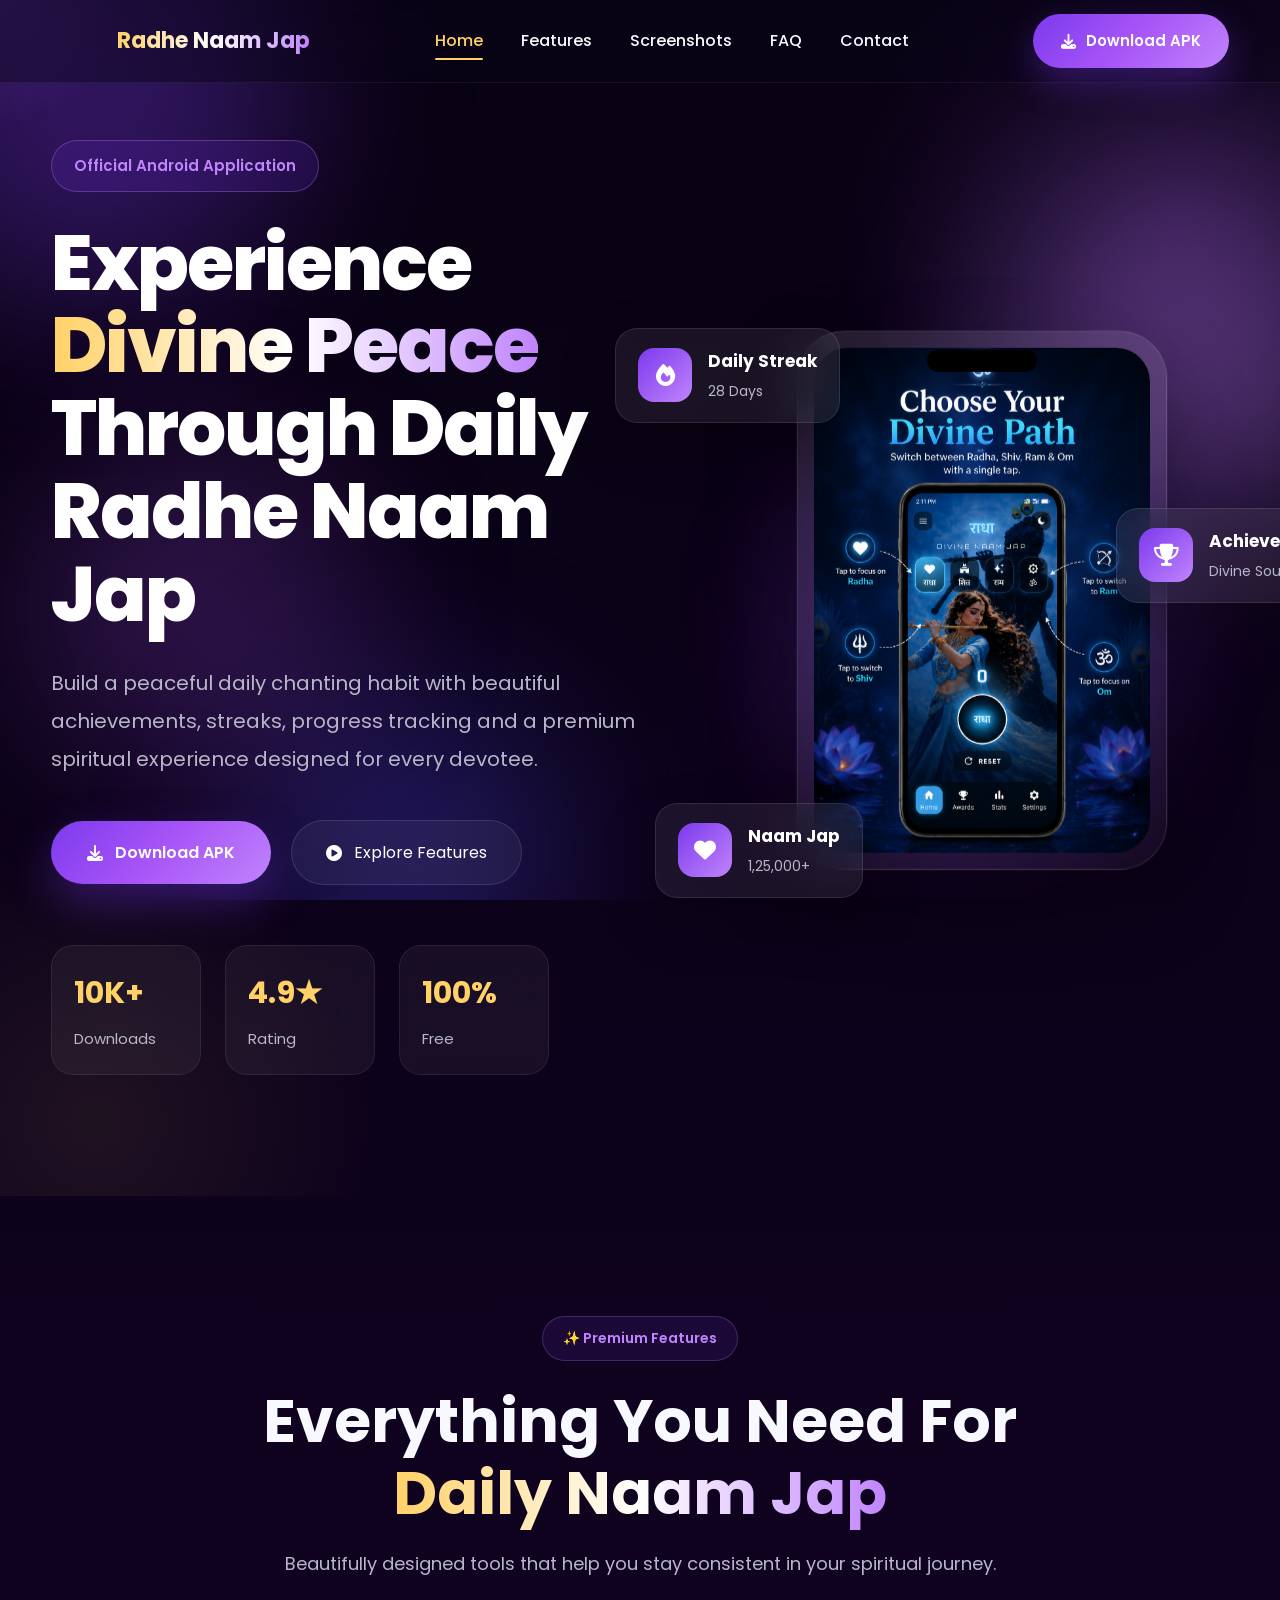
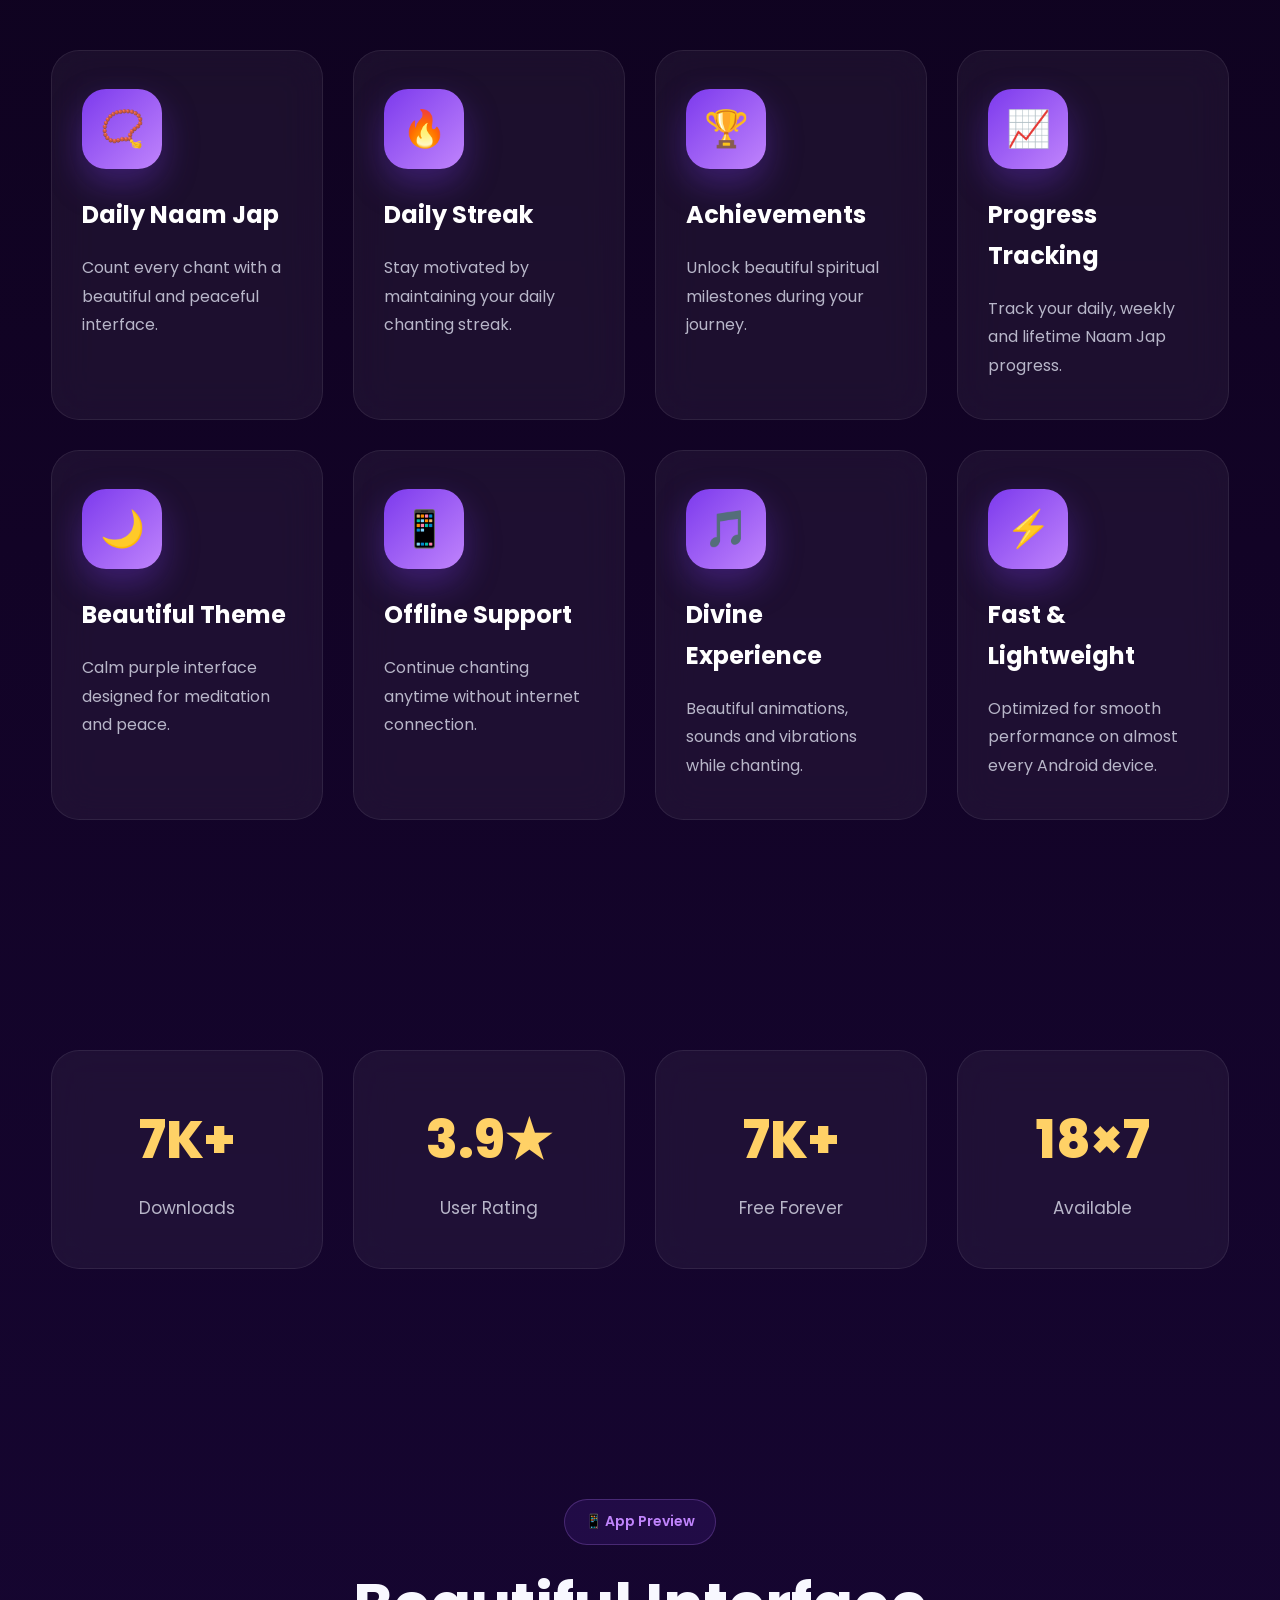
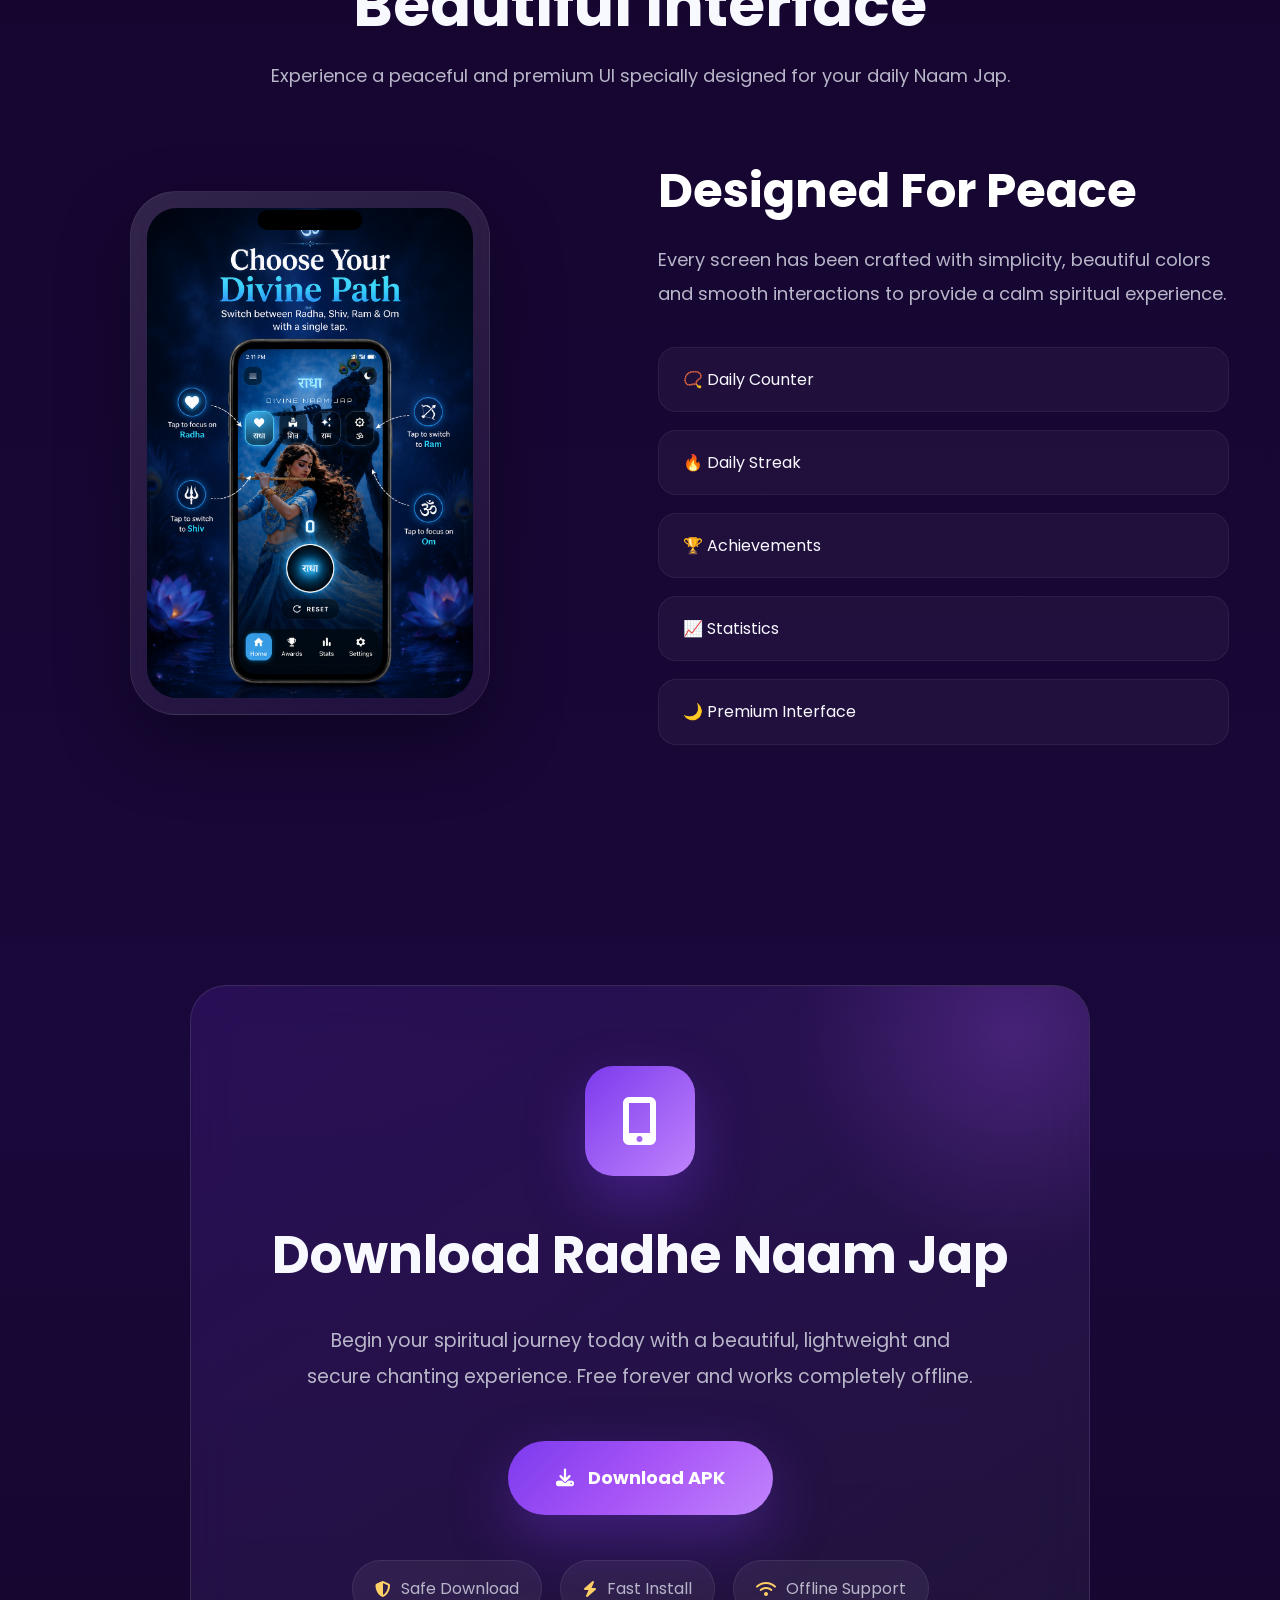
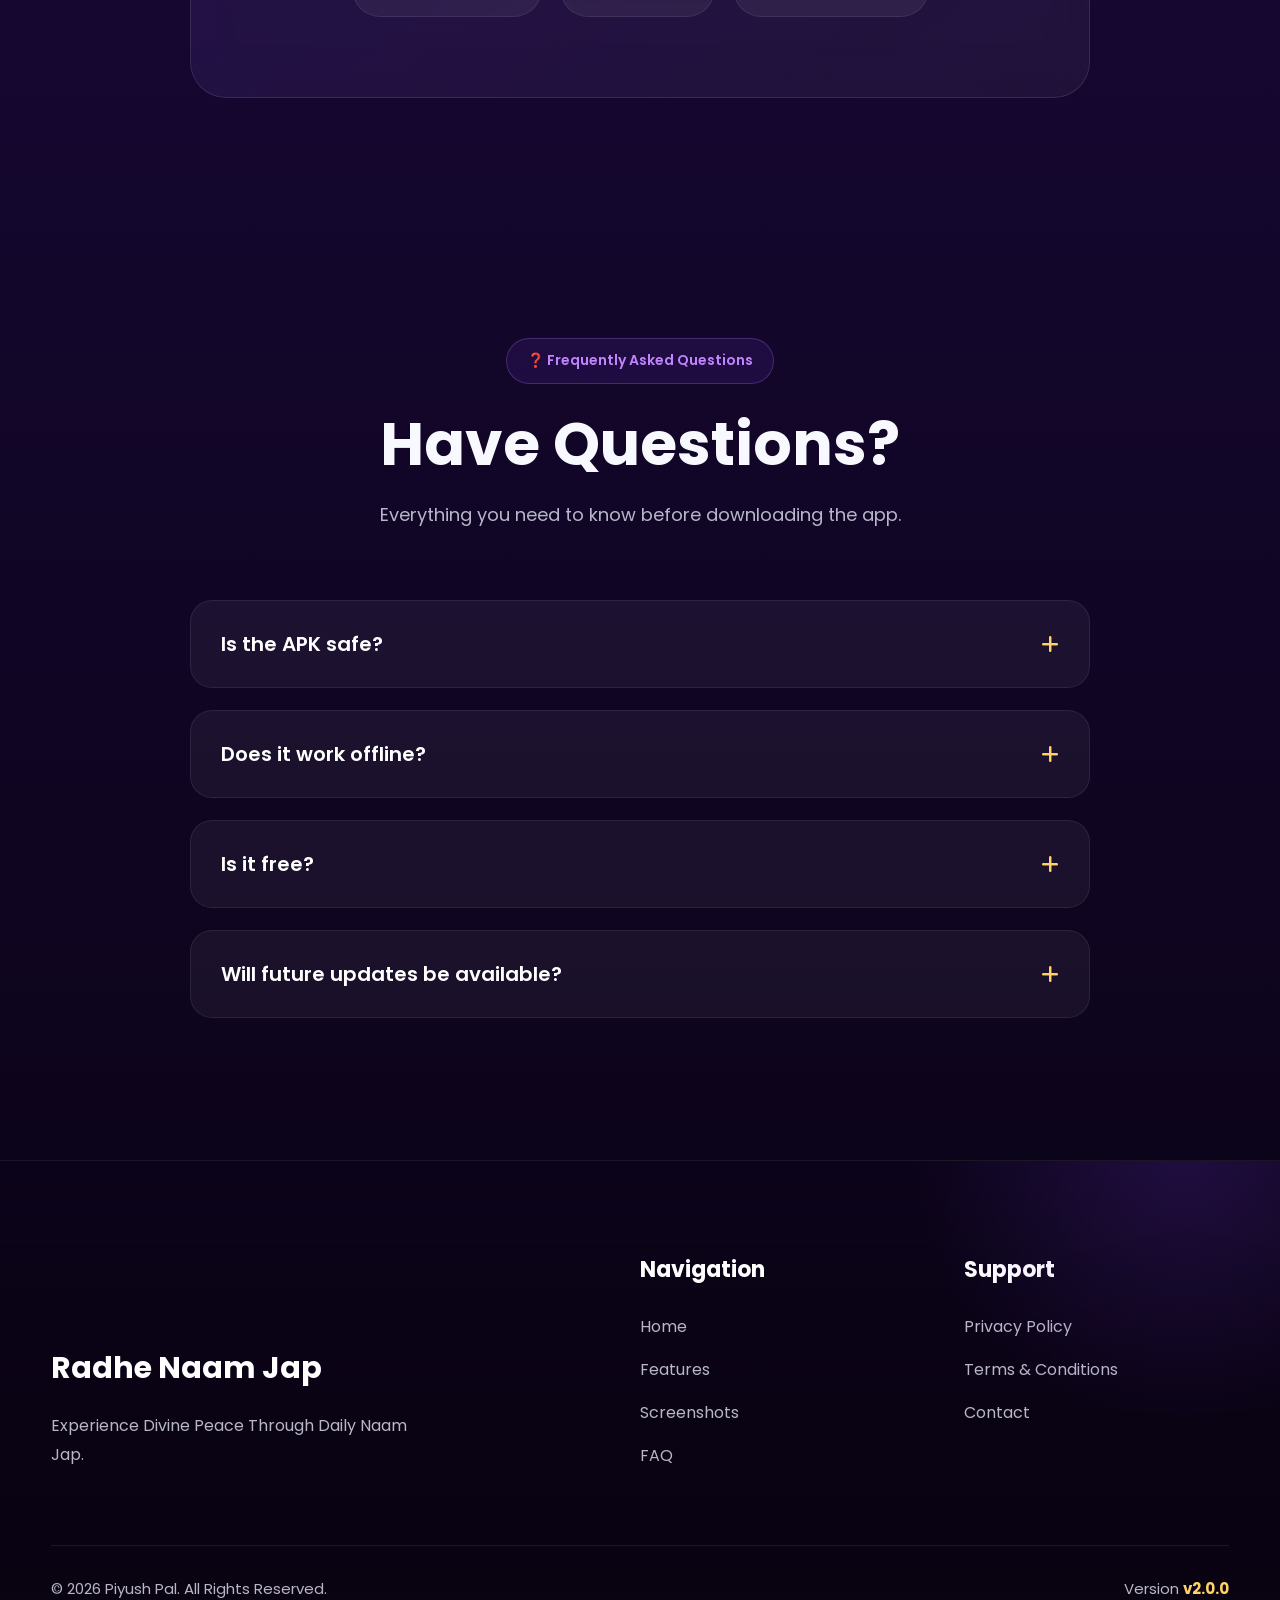
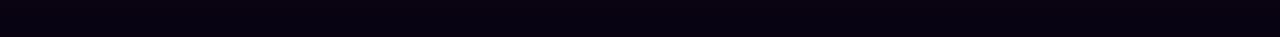
==== index.html @ b9de7efd "Upload complete website with folders" ====
<!DOCTYPE html>
<html lang="en">

<head>

    <!-- ==========================================================
         BASIC META
    =========================================================== -->

    <meta charset="UTF-8">

    <meta
        name="viewport"
        content="width=device-width, initial-scale=1.0">

    <meta
        http-equiv="X-UA-Compatible"
        content="IE=edge">

    <title>
        Radhe Naam Jap | Official Website
    </title>

    <meta
        name="description"
        content="Experience Divine Peace through Daily Radhe Naam Jap. Download the official Android APK and begin your spiritual journey.">

    <meta
        name="keywords"
        content="Radhe Naam Jap, Krishna, Chanting, Meditation, Spiritual App">

    <meta
        name="author"
        content="Piyush Pal">

    <meta
        name="theme-color"
        content="#120326">

    <!-- ==========================================================
         OPEN GRAPH
    =========================================================== -->

    <meta property="og:title"
        content="Radhe Naam Jap">

    <meta property="og:description"
        content="Official Android Application">

    <meta property="og:type"
        content="website">

    <meta property="og:image"
        content="images/logo/logo.png">

    <!-- ==========================================================
         FAVICON
    =========================================================== -->

    <link
        rel="icon"
        href="images/logo/logo.png">

    <!-- ==========================================================
         GOOGLE FONT
    =========================================================== -->

    <link
        rel="preconnect"
        href="https://fonts.googleapis.com">

    <link
        rel="preconnect"
        href="https://fonts.gstatic.com"
        crossorigin>

    <link
        href="https://fonts.googleapis.com/css2?family=Poppins:wght@300;400;500;600;700;800&display=swap"
        rel="stylesheet">

    <!-- ==========================================================
         FONT AWESOME
    =========================================================== -->

    <link
        rel="stylesheet"
        href="https://cdnjs.cloudflare.com/ajax/libs/font-awesome/6.7.2/css/all.min.css">

    <!-- ==========================================================
         CSS
    =========================================================== -->

    <link
        rel="stylesheet"
        href="css/style.css">

</head>

<body>

    <!-- ==========================================================
         PAGE LOADER
    =========================================================== -->

    <div id="loader">

        <div class="loader-ring"></div>

        <h2>

            Radhe Naam Jap

        </h2>

    </div>

    <!-- ==========================================================
         SCROLL PROGRESS
    =========================================================== -->

    <div id="progressBar"></div>

    <!-- ==========================================================
         CURSOR GLOW
    =========================================================== -->

    <div class="cursor-glow"></div>

    <!-- ==========================================================
         BACKGROUND BLOBS
    =========================================================== -->

    <div class="background-blobs">

        <span class="blob blob1"></span>

        <span class="blob blob2"></span>

        <span class="blob blob3"></span>

        <span class="blob blob4"></span>

    </div>

    <!-- ==========================================================
         HEADER
    =========================================================== -->

    <header
        class="header"
        id="header">

        <div class="container navbar">

            <!-- Logo -->

            <a
                href="#home"
                class="logo">

                <img
                    src="images/logo/logo.png"
                    alt="Logo">

                <span>

                    Radhe Naam Jap

                </span>

            </a>

            <!-- Navigation -->

            <nav class="nav">

                <ul class="nav-links">

                    <li>

                        <a
                            href="#home"
                            class="active">

                            Home

                        </a>

                    </li>

                    <li>

                        <a href="#features">

                            Features

                        </a>

                    </li>

                    <li>

                        <a href="#screenshots">

                            Screenshots

                        </a>

                    </li>

                    <li>

                        <a href="#faq">

                            FAQ

                        </a>

                    </li>

                    <li>

                        <a href="#contact">

                            Contact

                        </a>

                    </li>

                </ul>

            </nav>

            <!-- Download Button -->

            <a
                id="downloadButton"
                class="download-btn"
                href="https://github.com/pp6425481-gif/Radhe-Naam-Jap/releases/download/v1.0.3/app-release.apk"
                target="_blank">

                <i class="fa-solid fa-download"></i>

                Download APK

            </a>

            <!-- Mobile Menu -->

            <button
                id="menuToggle"
                class="menu-toggle">

                <span></span>

                <span></span>

                <span></span>

            </button>

        </div>

    </header>

    <!-- ==========================================================
         HERO SECTION
    =========================================================== -->

    <section
        class="hero"
        id="home">

        <div class="container hero-container">

            <div class="hero-left">

                                <div class="hero-badge">

                    <i class="fa-solid fa-sparkles"></i>

                    Official Android Application

                </div>

                <h1>

                    Experience

                    <span class="text-gradient">

                        Divine Peace

                    </span>

                    Through Daily

                    <br>

                    Radhe Naam Jap

                </h1>

                <p class="hero-description">

                    Build a peaceful daily chanting habit with beautiful
                    achievements, streaks, progress tracking and a
                    premium spiritual experience designed for every devotee.

                </p>

                <div class="hero-buttons">

                    <a

                        href="https://github.com/pp6425481-gif/Radhe-Naam-Jap/releases/download/v1.0.3/app-release.apk"
                        target="_blank"

                        id="heroDownload"

                        class="btn-primary">

                        <i class="fa-solid fa-download"></i>

                        Download APK

                    </a>

                    <a

                        href="#features"

                        class="btn-secondary">

                        <i class="fa-solid fa-circle-play"></i>

                        Explore Features

                    </a>

                </div>

                <div class="hero-stats">

                    <div class="mini-stat">

                        <h3>

                            10K+

                        </h3>

                        <span>

                            Downloads

                        </span>

                    </div>

                    <div class="mini-stat">

                        <h3>

                            4.9★

                        </h3>

                        <span>

                            Rating

                        </span>

                    </div>

                    <div class="mini-stat">

                        <h3>

                            100%

                        </h3>

                        <span>

                            Free

                        </span>

                    </div>

                </div>

            </div>

            <!-- ===========================
                 HERO RIGHT
            ============================ -->

            <div class="hero-right">

                <div class="phone-wrapper">

                    <div class="phone-glow"></div>

                    <div class="phone-frame">

                        <img

                            id="phoneScreen"

                            src="images/screenshots/screenshot1.png"

                            alt="Radhe Naam Jap">

                    </div>

                </div>

                <!-- Floating Cards -->

                <div class="floating-card card-one">

                    <i class="fa-solid fa-fire"></i>

                    <div>

                        <h4>

                            Daily Streak

                        </h4>

                        <p>

                            28 Days

                        </p>

                    </div>

                </div>

                <div class="floating-card card-two">

                    <i class="fa-solid fa-trophy"></i>

                    <div>

                        <h4>

                            Achievement

                        </h4>

                        <p>

                            Divine Soul

                        </p>

                    </div>

                </div>

                <div class="floating-card card-three">

                    <i class="fa-solid fa-heart"></i>

                    <div>

                        <h4>

                            Naam Jap

                        </h4>

                        <p>

                            1,25,000+

                        </p>

                    </div>

                </div>

            </div>

        </div>

    </section>

    <!-- ==========================================================
         FEATURES
    ========================================================== -->

    <section

        class="features"

        id="features">

        <div class="container">

            <div class="section-header">

                <span class="section-tag">

                    ✨ Premium Features

                </span>

                <h2>

                    Everything You Need For

                    <span class="text-gradient">

                        Daily Naam Jap

                    </span>

                </h2>

                <p>

                    Beautifully designed tools that help you stay
                    consistent in your spiritual journey.

                </p>

            </div>

            <div class="features-grid">

                                <!-- ===========================
                     FEATURE CARD 1
                ============================ -->

                <div class="feature-card">

                    <div class="feature-icon">

                        📿

                    </div>

                    <h3>

                        Daily Naam Jap

                    </h3>

                    <p>

                        Count every chant with a beautiful and peaceful interface.

                    </p>

                </div>

                <!-- =========================== -->

                <div class="feature-card">

                    <div class="feature-icon">

                        🔥

                    </div>

                    <h3>

                        Daily Streak

                    </h3>

                    <p>

                        Stay motivated by maintaining your daily chanting streak.

                    </p>

                </div>

                <!-- =========================== -->

                <div class="feature-card">

                    <div class="feature-icon">

                        🏆

                    </div>

                    <h3>

                        Achievements

                    </h3>

                    <p>

                        Unlock beautiful spiritual milestones during your journey.

                    </p>

                </div>

                <!-- =========================== -->

                <div class="feature-card">

                    <div class="feature-icon">

                        📈

                    </div>

                    <h3>

                        Progress Tracking

                    </h3>

                    <p>

                        Track your daily, weekly and lifetime Naam Jap progress.

                    </p>

                </div>

                <!-- =========================== -->

                <div class="feature-card">

                    <div class="feature-icon">

                        🌙

                    </div>

                    <h3>

                        Beautiful Theme

                    </h3>

                    <p>

                        Calm purple interface designed for meditation and peace.

                    </p>

                </div>

                <!-- =========================== -->

                <div class="feature-card">

                    <div class="feature-icon">

                        📱

                    </div>

                    <h3>

                        Offline Support

                    </h3>

                    <p>

                        Continue chanting anytime without internet connection.

                    </p>

                </div>

                <!-- =========================== -->

                <div class="feature-card">

                    <div class="feature-icon">

                        🎵

                    </div>

                    <h3>

                        Divine Experience

                    </h3>

                    <p>

                        Beautiful animations, sounds and vibrations while chanting.

                    </p>

                </div>

                <!-- =========================== -->

                <div class="feature-card">

                    <div class="feature-icon">

                        ⚡

                    </div>

                    <h3>

                        Fast & Lightweight

                    </h3>

                    <p>

                        Optimized for smooth performance on almost every Android device.

                    </p>

                </div>

            </div>

        </div>

    </section>

    <!-- ==========================================================
         STATS
    ========================================================== -->

    <section class="stats">

        <div class="container">

            <div class="stats-grid">

                <div class="stat-box">

                    <h2>

                        10K+

                    </h2>

                    <p>

                        Downloads

                    </p>

                </div>

                <div class="stat-box">

                    <h2>

                        4.9★

                    </h2>

                    <p>

                        User Rating

                    </p>

                </div>

                <div class="stat-box">

                    <h2>

                        100%

                    </h2>

                    <p>

                        Free Forever

                    </p>

                </div>

                <div class="stat-box">

                    <h2>

                        24×7

                    </h2>

                    <p>

                        Available

                    </p>

                </div>

            </div>

        </div>

    </section>

    <!-- ==========================================================
         APP PREVIEW
    ========================================================== -->

    <section

        class="screenshots"

        id="screenshots">

        <div class="container">

            <div class="section-header">

                <span class="section-tag">

                    📱 App Preview

                </span>

                <h2>

                    Beautiful Interface

                </h2>

                <p>

                    Experience a peaceful and premium UI specially designed
                    for your daily Naam Jap.

                </p>

            </div>

            <div class="preview-wrapper">

                <div class="preview-phone">

                    <img

                        id="previewImage"

                        src="images/screenshots/screenshot1.png"

                        alt="Preview">

                </div>

                <div class="preview-content">

                    <h3>

                        Designed For Peace

                    </h3>

                    <p>

                        Every screen has been crafted with simplicity,
                        beautiful colors and smooth interactions to
                        provide a calm spiritual experience.

                    </p>

                    <ul class="preview-list">

                        <li>📿 Daily Counter</li>

                        <li>🔥 Daily Streak</li>

                        <li>🏆 Achievements</li>

                        <li>📈 Statistics</li>

                        <li>🌙 Premium Interface</li>

                    </ul>

                </div>

            </div>

        </div>

    </section>

    <!-- ==========================================================
         DOWNLOAD SECTION
    ========================================================== -->

    <section class="download">

        <div class="container">

            <div class="download-card">


                                <div class="download-icon">

                    <i class="fa-solid fa-mobile-screen-button"></i>

                </div>

                <h2>

                    Download Radhe Naam Jap

                </h2>

                <p>

                    Begin your spiritual journey today with a beautiful,
                    lightweight and secure chanting experience.
                    Free forever and works completely offline.

                </p>

                <div class="download-actions">

                    <a

                        id="downloadApk"

                        href="https://github.com/pp6425481-gif/Radhe-Naam-Jap/releases/download/v1.0.3/app-release.apk"
                        target="_blank"

                        class="download-big">

                        <i class="fa-solid fa-download"></i>

                        Download APK

                    </a>

                </div>

                <div class="download-info">

                    <span>

                        <i class="fa-solid fa-shield-halved"></i>

                        Safe Download

                    </span>

                    <span>

                        <i class="fa-solid fa-bolt"></i>

                        Fast Install

                    </span>

                    <span>

                        <i class="fa-solid fa-wifi"></i>

                        Offline Support

                    </span>

                </div>

            </div>

        </div>

    </section>

    <!-- ==========================================================
         FAQ
    ========================================================== -->

    <section

        class="faq"

        id="faq">

        <div class="container">

            <div class="section-header">

                <span class="section-tag">

                    ❓ Frequently Asked Questions

                </span>

                <h2>

                    Have Questions?

                </h2>

                <p>

                    Everything you need to know before downloading the app.

                </p>

            </div>

            <div class="faq-list">

                <div class="faq-item">

                    <button class="faq-question">

                        Is the APK safe?

                        <i class="fa-solid fa-plus"></i>

                    </button>

                    <div class="faq-answer">

                        <p>

                            Yes. This APK is published from the official GitHub Release
                            and is completely safe.

                        </p>

                    </div>

                </div>

                <div class="faq-item">

                    <button class="faq-question">

                        Does it work offline?

                        <i class="fa-solid fa-plus"></i>

                    </button>

                    <div class="faq-answer">

                        <p>

                            Yes. Most features work completely offline.

                        </p>

                    </div>

                </div>

                <div class="faq-item">

                    <button class="faq-question">

                        Is it free?

                        <i class="fa-solid fa-plus"></i>

                    </button>

                    <div class="faq-answer">

                        <p>

                            Yes. Radhe Naam Jap is completely free forever.

                        </p>

                    </div>

                </div>

                <div class="faq-item">

                    <button class="faq-question">

                        Will future updates be available?

                        <i class="fa-solid fa-plus"></i>

                    </button>

                    <div class="faq-answer">

                        <p>

                            Yes. Every new version will be available from the official
                            GitHub Release page.

                        </p>

                    </div>

                </div>

            </div>

        </div>

    </section>

    <!-- ==========================================================
         FOOTER
    ========================================================== -->

    <footer

        class="footer"

        id="contact">

        <div class="container">

            <div class="footer-top">

                <div class="footer-brand">

                    <img

                        src="images/logo/logo.png"

                        alt="Logo">

                    <h3>

                        Radhe Naam Jap

                    </h3>

                    <p>

                        Experience Divine Peace Through Daily Naam Jap.

                    </p>

                </div>

                <div class="footer-links">

                    <h4>

                        Navigation

                    </h4>

                    <a href="#home">

                        Home

                    </a>

                    <a href="#features">

                        Features

                    </a>

                    <a href="#screenshots">

                        Screenshots

                    </a>

                    <a href="#faq">

                        FAQ

                    </a>

                </div>

                <div class="footer-links">

                    <h4>

                        Support

                    </h4>

                    <a href="pages/privacy.html">

                        Privacy Policy

                    </a>

                    <a href="pages/terms.html">

                        Terms & Conditions

                    </a>

                    <a href="pages/contact.html">

                        Contact

                    </a>

                </div>

            </div>

            <div class="footer-bottom">

                <p>

                       © <span id="currentYear"></span> Piyush Pal.
    All Rights Reserved.

                </p>

                <p>

                    Version

                    <span id="appVersion">

                        Loading...

                    </span>

                </p>

            </div>

        </div>

    </footer>

    <!-- ==========================================================
         JAVASCRIPT
    ========================================================== -->

    <script src="js/script.js"></script>

</body>

</html>
---- css/style.css ----
/* ==========================================================
   RADHE NAAM JAP WEBSITE
   Version : 2.0.0
   Theme   : Purple Glassmorphism
   Author  : Piyush Pal
========================================================== */

/* ==========================================================
   GOOGLE FONT
========================================================== */

@import url('https://fonts.googleapis.com/css2?family=Poppins:wght@300;400;500;600;700;800&display=swap');

/* ==========================================================
   ROOT VARIABLES
========================================================== */

:root{

    --primary:#7c3aed;

    --primary-light:#a855f7;

    --secondary:#c084fc;

    --accent:#facc15;

    --gold:#ffd166;

    --white:#ffffff;

    --text:#f8f8ff;

    --muted:#b8b6c9;

    --bg:#090312;

    --bg2:#120326;

    --card:rgba(255,255,255,.05);

    --glass:rgba(255,255,255,.07);

    --border:rgba(255,255,255,.08);

    --shadow:0 20px 60px rgba(0,0,0,.35);

    --radius:24px;

    --transition:.35s ease;

}

/* ==========================================================
   RESET
========================================================== */

*{

    margin:0;

    padding:0;

    box-sizing:border-box;

}

html{

    scroll-behavior:smooth;

}

body{

    font-family:"Poppins",sans-serif;

    background:

    linear-gradient(

    180deg,

    #080211,

    #120326,

    #19083a,

    #090312

    );

    color:var(--text);

    overflow-x:hidden;

    line-height:1.7;

}

img{

    max-width:100%;

    display:block;

}

a{

    text-decoration:none;

    color:inherit;

}

button{

    border:none;

    outline:none;

    cursor:pointer;

    font-family:inherit;

}

ul{

    list-style:none;

}

/* ==========================================================
   SCROLLBAR
========================================================== */

::-webkit-scrollbar{

    width:10px;

}

::-webkit-scrollbar-track{

    background:#0d051d;

}

::-webkit-scrollbar-thumb{

    background:linear-gradient(

    var(--primary),

    var(--secondary)

    );

    border-radius:50px;

}

/* ==========================================================
   SELECTION
========================================================== */

::selection{

    background:var(--primary);

    color:#fff;

}

/* ==========================================================
   CONTAINER
========================================================== */

.container{

    width:min(1200px,92%);

    margin:auto;

}

/* ==========================================================
   COMMON SECTION
========================================================== */

section{

    position:relative;

    padding:120px 0;

}

.section-header{

    max-width:760px;

    margin:0 auto 70px;

    text-align:center;

}

.section-tag{

    display:inline-flex;

    align-items:center;

    gap:8px;

    padding:10px 20px;

    border-radius:50px;

    background:rgba(124,58,237,.12);

    color:var(--secondary);

    border:1px solid rgba(192,132,252,.25);

    font-size:14px;

    font-weight:600;

    margin-bottom:24px;

}

.section-header h2{

    font-size:clamp(38px,5vw,60px);

    line-height:1.2;

    margin-bottom:20px;

}

.section-header p{

    color:var(--muted);

    font-size:18px;

}

/* ==========================================================
   TEXT GRADIENT
========================================================== */

.text-gradient{

    background:linear-gradient(

    90deg,

    var(--gold),

    #ffffff,

    var(--secondary)

    );

    -webkit-background-clip:text;

    background-clip:text;

    -webkit-text-fill-color:transparent;

}

/* ==========================================================
   BACKGROUND BLOBS
========================================================== */

.background-blobs{

    position:fixed;

    inset:0;

    overflow:hidden;

    pointer-events:none;

    z-index:-2;

}

.blob{

    position:absolute;

    border-radius:50%;

    filter:blur(90px);

    opacity:.35;

    animation:floatBlob 16s ease-in-out infinite;

}

.blob1{

    width:420px;

    height:420px;

    background:#7c3aed;

    top:-120px;

    left:-120px;

}

.blob2{

    width:350px;

    height:350px;

    background:#c084fc;

    right:-80px;

    top:180px;

    animation-delay:3s;

}

.blob3{

    width:300px;

    height:300px;

    background:#4f46e5;

    bottom:-100px;

    left:20%;

    animation-delay:6s;

}

.blob4{

    width:260px;

    height:260px;

    background:#9333ea;

    right:15%;

    bottom:10%;

    animation-delay:9s;

}

@keyframes floatBlob{

    0%,100%{

        transform:translateY(0) scale(1);

    }

    50%{

        transform:translateY(-40px) scale(1.08);

    }

}

/* ==========================================================
   LOADER
========================================================== */

#loader{

    position:fixed;

    inset:0;

    background:linear-gradient(
        180deg,
        #090312,
        #120326
    );

    display:flex;

    flex-direction:column;

    align-items:center;

    justify-content:center;

    gap:30px;

    z-index:99999;

    transition:.6s ease;

}

#loader.hide{

    opacity:0;

    visibility:hidden;

}

.loader-ring{

    width:90px;

    height:90px;

    border-radius:50%;

    border:5px solid rgba(255,255,255,.08);

    border-top:5px solid var(--primary);

    animation:loaderSpin 1s linear infinite;

}

#loader h2{

    font-size:30px;

    font-weight:700;

    letter-spacing:1px;

    color:#fff;

}

@keyframes loaderSpin{

    to{

        transform:rotate(360deg);

    }

}

/* ==========================================================
   PROGRESS BAR
========================================================== */

#progressBar{

    position:fixed;

    top:0;

    left:0;

    width:0;

    height:4px;

    background:linear-gradient(
        90deg,
        var(--primary),
        var(--secondary),
        var(--gold)
    );

    z-index:9999;

}

/* ==========================================================
   CURSOR GLOW
========================================================== */

.cursor-glow{

    position:fixed;

    width:260px;

    height:260px;

    border-radius:50%;

    background:radial-gradient(
        circle,
        rgba(168,85,247,.18),
        transparent 70%
    );

    pointer-events:none;

    transform:translate(-50%,-50%);

    z-index:-1;

    transition:
        left .08s linear,
        top .08s linear;

}

/* ==========================================================
   HEADER
========================================================== */

.header{

    position:fixed;

    top:0;

    left:0;

    width:100%;

    z-index:1000;

    backdrop-filter:blur(18px);

    background:rgba(10,5,25,.45);

    border-bottom:1px solid rgba(255,255,255,.06);

    transition:.35s;

}

.header.scrolled{

    background:rgba(10,5,25,.88);

    box-shadow:0 10px 40px rgba(0,0,0,.28);

}

/* ==========================================================
   NAVBAR
========================================================== */

.navbar{

    height:82px;

    display:flex;

    align-items:center;

    justify-content:space-between;

    gap:30px;

}

/* ==========================================================
   LOGO
========================================================== */

.logo{

    display:flex;

    align-items:center;

    gap:14px;

    color:#fff;

    font-size:22px;

    font-weight:700;

    flex-shrink:0;

}

.logo img{

    width:52px;

    height:52px;

    object-fit:contain;

}

.logo span{

    background:linear-gradient(
        90deg,
        var(--gold),
        #ffffff,
        var(--secondary)
    );

    background-clip:text;

    -webkit-background-clip:text;

    -webkit-text-fill-color:transparent;

}

/* ==========================================================
   NAVIGATION
========================================================== */

.nav{

    flex:1;

    display:flex;

    justify-content:center;

}

.nav-links{

    display:flex;

    align-items:center;

    gap:38px;

}

.nav-links a{

    position:relative;

    color:var(--text);

    font-size:16px;

    font-weight:500;

    transition:.3s;

}

.nav-links a:hover,

.nav-links a.active{

    color:var(--gold);

}

.nav-links a::after{

    content:"";

    position:absolute;

    left:50%;

    bottom:-8px;

    width:0;

    height:2px;

    background:var(--gold);

    border-radius:50px;

    transform:translateX(-50%);

    transition:.3s;

}

.nav-links a:hover::after,

.nav-links a.active::after{

    width:100%;

}

/* ==========================================================
   DOWNLOAD BUTTON
========================================================== */

.download-btn{

    display:inline-flex;

    align-items:center;

    justify-content:center;

    gap:10px;

    padding:14px 28px;

    border-radius:50px;

    background:linear-gradient(
        135deg,
        #7c3aed,
        #a855f7,
        #c084fc
    );

    color:#fff;

    font-size:15px;

    font-weight:600;

    transition:.35s;

    box-shadow:0 14px 35px rgba(124,58,237,.35);

}

.download-btn:hover{

    transform:translateY(-4px);

    box-shadow:0 20px 45px rgba(124,58,237,.45);

}

/* ==========================================================
   MOBILE MENU
========================================================== */

.menu-toggle{

    width:48px;

    height:48px;

    display:none;

    flex-direction:column;

    justify-content:center;

    align-items:center;

    gap:6px;

    background:none;

}

.menu-toggle span{

    width:28px;

    height:3px;

    border-radius:20px;

    background:#fff;

    transition:.35s;

}

.menu-toggle.active span:nth-child(1){

    transform:translateY(9px) rotate(45deg);

}

.menu-toggle.active span:nth-child(2){

    opacity:0;

}

.menu-toggle.active span:nth-child(3){

    transform:translateY(-9px) rotate(-45deg);

}

/* ==========================================================
   HERO SECTION
========================================================== */

.hero{

    min-height:100vh;

    display:flex;

    align-items:center;

    position:relative;

    overflow:hidden;

    padding-top:140px;

}

.hero-container{

    display:grid;

    grid-template-columns:1.1fr .9fr;

    align-items:center;

    gap:80px;

}

/* ==========================================================
   HERO LEFT
========================================================== */

.hero-left{

    position:relative;

    z-index:2;

}

.hero-badge{

    display:inline-flex;

    align-items:center;

    gap:10px;

    padding:12px 22px;

    border-radius:50px;

    margin-bottom:30px;

    background:rgba(124,58,237,.15);

    border:1px solid rgba(192,132,252,.30);

    color:var(--secondary);

    font-size:15px;

    font-weight:600;

    backdrop-filter:blur(18px);

}

.hero-badge i{

    color:var(--gold);

    font-size:18px;

}

/* ==========================================================
   HERO TITLE
========================================================== */

.hero h1{

    font-size:clamp(52px,6vw,78px);

    line-height:1.08;

    font-weight:800;

    margin-bottom:28px;

    letter-spacing:-2px;

    color:#ffffff;

}

.hero-description{

    max-width:640px;

    font-size:20px;

    color:var(--muted);

    line-height:1.9;

    margin-bottom:42px;

}

/* ==========================================================
   HERO BUTTONS
========================================================== */

.hero-buttons{

    display:flex;

    align-items:center;

    gap:20px;

    flex-wrap:wrap;

    margin-bottom:60px;

}

.btn-primary{

    display:inline-flex;

    align-items:center;

    justify-content:center;

    gap:12px;

    padding:18px 36px;

    border-radius:60px;

    background:linear-gradient(

    135deg,

    var(--primary),

    var(--primary-light),

    var(--secondary)

    );

    color:#fff;

    font-size:16px;

    font-weight:600;

    transition:.35s;

    box-shadow:0 18px 45px rgba(124,58,237,.35);

}

.btn-primary:hover{

    transform:translateY(-4px);

    box-shadow:0 24px 60px rgba(124,58,237,.45);

}

.btn-secondary{

    display:inline-flex;

    align-items:center;

    justify-content:center;

    gap:12px;

    padding:18px 34px;

    border-radius:60px;

    border:1px solid rgba(255,255,255,.12);

    background:rgba(255,255,255,.05);

    backdrop-filter:blur(18px);

    color:#ffffff;

    transition:.35s;

}

.btn-secondary:hover{

    background:rgba(255,255,255,.10);

    transform:translateY(-4px);

}

/* ==========================================================
   MINI STATS
========================================================== */

.hero-stats{

    display:flex;

    align-items:center;

    gap:24px;

    flex-wrap:wrap;

}

.mini-stat{

    min-width:150px;

    padding:22px;

    border-radius:22px;

    background:rgba(255,255,255,.05);

    border:1px solid rgba(255,255,255,.08);

    backdrop-filter:blur(20px);

    transition:.35s;

}

.mini-stat:hover{

    transform:translateY(-8px);

    border-color:rgba(192,132,252,.35);

}

.mini-stat h3{

    font-size:30px;

    color:var(--gold);

    margin-bottom:6px;

}

.mini-stat span{

    color:var(--muted);

    font-size:15px;

}

/* ==========================================================
   HERO RIGHT
========================================================== */

.hero-right{

    position:relative;

    display:flex;

    align-items:center;

    justify-content:center;

    min-height:700px;

}

.phone-wrapper{

    position:relative;

    width:370px;

    z-index:2;

}

/* ==========================================================
   PHONE GLOW
========================================================== */

.phone-glow{

    position:absolute;

    inset:-40px;

    border-radius:50%;

    background:radial-gradient(

        circle,

        rgba(168,85,247,.45),

        rgba(124,58,237,.18),

        transparent 72%

    );

    filter:blur(40px);

    animation:phoneGlow 4s ease-in-out infinite;

    z-index:-1;

}

@keyframes phoneGlow{

    0%,100%{

        transform:scale(1);

        opacity:.8;

    }

    50%{

        transform:scale(1.08);

        opacity:1;

    }

}

/* ==========================================================
   PHONE FRAME
========================================================== */

.phone-frame{

    position:relative;

    width:100%;

    padding:16px;

    border-radius:48px;

    background:linear-gradient(

        145deg,

        rgba(255,255,255,.12),

        rgba(255,255,255,.04)

    );

    border:1px solid rgba(255,255,255,.10);

    backdrop-filter:blur(30px);

    box-shadow:

        0 35px 80px rgba(0,0,0,.45),

        0 0 0 1px rgba(255,255,255,.05);

}

.phone-frame::before{

    content:"";

    position:absolute;

    top:18px;

    left:50%;

    transform:translateX(-50%);

    width:110px;

    height:22px;

    border-radius:20px;

    background:#000;

    z-index:5;

}

.phone-frame img{

    width:100%;

    border-radius:34px;

    display:block;

}

/* ==========================================================
   FLOATING CARDS
========================================================== */

.floating-card{

    position:absolute;

    display:flex;

    align-items:center;

    gap:16px;

    padding:18px 22px;

    border-radius:22px;

    background:rgba(255,255,255,.07);

    border:1px solid rgba(255,255,255,.10);

    backdrop-filter:blur(24px);

    box-shadow:0 25px 55px rgba(0,0,0,.28);

    animation:floatCard 5s ease-in-out infinite;

    z-index:3;

}

.floating-card i{

    width:54px;

    height:54px;

    display:flex;

    align-items:center;

    justify-content:center;

    border-radius:16px;

    background:linear-gradient(

        135deg,

        var(--primary),

        var(--secondary)

    );

    color:#fff;

    font-size:22px;

}

.floating-card h4{

    font-size:17px;

    margin-bottom:4px;

    color:#fff;

}

.floating-card p{

    font-size:14px;

    color:var(--muted);

}

/* ==========================================================
   CARD POSITIONS
========================================================== */

.card-one{

    top:70px;

    left:-120px;

}

.card-two{

    right:-120px;

    top:250px;

    animation-delay:1.5s;

}

.card-three{

    left:-80px;

    bottom:60px;

    animation-delay:3s;

}

/* ==========================================================
   CARD ANIMATION
========================================================== */

@keyframes floatCard{

    0%,100%{

        transform:translateY(0);

    }

    50%{

        transform:translateY(-16px);

    }

}

/* ==========================================================
   HERO DECORATION
========================================================== */

.hero::before{

    content:"";

    position:absolute;

    width:700px;

    height:700px;

    right:-250px;

    top:-120px;

    border-radius:50%;

    background:radial-gradient(

        circle,

        rgba(168,85,247,.16),

        transparent 70%

    );

    pointer-events:none;

}

.hero::after{

    content:"";

    position:absolute;

    width:550px;

    height:550px;

    left:-180px;

    bottom:-200px;

    border-radius:50%;

    background:radial-gradient(

        circle,

        rgba(255,209,102,.08),

        transparent 75%

    );

    pointer-events:none;

}

/* ==========================================================
   FEATURES SECTION
========================================================== */

.features{

    position:relative;

    overflow:hidden;

}

.features-grid{

    display:grid;

    grid-template-columns:repeat(4,1fr);

    gap:30px;

}

/* ==========================================================
   FEATURE CARD
========================================================== */

.feature-card{

    position:relative;

    overflow:hidden;

    padding:38px 30px;

    border-radius:28px;

    background:rgba(255,255,255,.05);

    border:1px solid rgba(255,255,255,.08);

    backdrop-filter:blur(20px);

    transition:.45s ease;

}

.feature-card::before{

    content:"";

    position:absolute;

    inset:0;

    background:linear-gradient(

        135deg,

        rgba(168,85,247,.15),

        transparent,

        rgba(255,209,102,.06)

    );

    opacity:0;

    transition:.4s;

}

.feature-card:hover::before{

    opacity:1;

}

.feature-card:hover{

    transform:translateY(-12px);

    border-color:rgba(192,132,252,.35);

    box-shadow:

        0 25px 60px rgba(0,0,0,.30);

}

/* ==========================================================
   FEATURE ICON
========================================================== */

.feature-icon{

    width:80px;

    height:80px;

    border-radius:24px;

    display:flex;

    align-items:center;

    justify-content:center;

    margin-bottom:26px;

    font-size:36px;

    background:linear-gradient(

        135deg,

        var(--primary),

        var(--secondary)

    );

    color:#fff;

    box-shadow:

        0 15px 35px rgba(124,58,237,.35);

}

/* ==========================================================
   FEATURE TITLE
========================================================== */

.feature-card h3{

    font-size:24px;

    margin-bottom:18px;

    color:#fff;

}

.feature-card p{

    color:var(--muted);

    font-size:16px;

    line-height:1.8;

}

/* ==========================================================
   FEATURE HOVER
========================================================== */

.feature-card:hover .feature-icon{

    transform:rotate(8deg) scale(1.08);

    transition:.4s;

}

/* ==========================================================
   FEATURE BORDER GLOW
========================================================== */

.feature-card::after{

    content:"";

    position:absolute;

    inset:0;

    border-radius:inherit;

    padding:1px;

    background:linear-gradient(

        135deg,

        rgba(168,85,247,.45),

        transparent,

        rgba(255,209,102,.25)

    );

    mask:

        linear-gradient(#fff 0 0) content-box,

        linear-gradient(#fff 0 0);

    -webkit-mask:

        linear-gradient(#fff 0 0) content-box,

        linear-gradient(#fff 0 0);

    -webkit-mask-composite:xor;

    mask-composite:exclude;

    opacity:0;

    transition:.4s;

}

.feature-card:hover::after{

    opacity:1;

}


/* ==========================================================
   STATS SECTION
========================================================== */

.stats{

    position:relative;

    padding:110px 0;

}

.stats-grid{

    display:grid;

    grid-template-columns:repeat(4,1fr);

    gap:30px;

}

.stat-box{

    position:relative;

    overflow:hidden;

    padding:45px 25px;

    text-align:center;

    border-radius:28px;

    background:rgba(255,255,255,.05);

    border:1px solid rgba(255,255,255,.08);

    backdrop-filter:blur(20px);

    transition:.4s ease;

}

.stat-box:hover{

    transform:translateY(-10px);

    border-color:rgba(192,132,252,.35);

    box-shadow:

        0 25px 55px rgba(0,0,0,.28);

}

.stat-box::before{

    content:"";

    position:absolute;

    inset:0;

    background:

    linear-gradient(

        135deg,

        rgba(168,85,247,.10),

        transparent,

        rgba(255,209,102,.06)

    );

    opacity:0;

    transition:.35s;

}

.stat-box:hover::before{

    opacity:1;

}

.stat-box h2{

    font-size:52px;

    font-weight:800;

    color:var(--gold);

    margin-bottom:10px;

}

.stat-box p{

    color:var(--muted);

    font-size:17px;

}

/* ==========================================================
   SCREENSHOTS
========================================================== */

.screenshots{

    position:relative;

    overflow:hidden;

}

.preview-wrapper{

    display:grid;

    grid-template-columns:.95fr 1.05fr;

    align-items:center;

    gap:90px;

}

/* ==========================================================
   PREVIEW PHONE
========================================================== */

.preview-phone{

    position:relative;

    width:360px;

    margin:auto;

    padding:16px;

    border-radius:46px;

    background:

    linear-gradient(

        145deg,

        rgba(255,255,255,.12),

        rgba(255,255,255,.04)

    );

    border:1px solid rgba(255,255,255,.08);

    backdrop-filter:blur(20px);

    box-shadow:

        0 30px 70px rgba(0,0,0,.35);

}

.preview-phone::before{

    content:"";

    position:absolute;

    top:18px;

    left:50%;

    transform:translateX(-50%);

    width:105px;

    height:20px;

    background:#000;

    border-radius:30px;

    z-index:5;

}

.preview-phone img{

    width:100%;

    display:block;

    border-radius:30px;

    transition:.5s;

}

.preview-phone:hover img{

    transform:scale(1.02);

}

/* ==========================================================
   PREVIEW CONTENT
========================================================== */

.preview-content h3{

    font-size:48px;

    line-height:1.2;

    margin-bottom:24px;

    color:#fff;

}

.preview-content p{

    font-size:18px;

    color:var(--muted);

    line-height:1.9;

    margin-bottom:35px;

}

.preview-list{

    display:grid;

    gap:18px;

}

.preview-list li{

    display:flex;

    align-items:center;

    gap:14px;

    padding:18px 24px;

    border-radius:18px;

    background:rgba(255,255,255,.04);

    border:1px solid rgba(255,255,255,.06);

    transition:.35s;

}

.preview-list li:hover{

    transform:translateX(10px);

    border-color:rgba(192,132,252,.35);

}

/* ==========================================================
   DOWNLOAD SECTION
========================================================== */

.download{

    position:relative;

    overflow:hidden;

}

.download-card{

    position:relative;

    max-width:900px;

    margin:auto;

    text-align:center;

    padding:80px 60px;

    border-radius:36px;

    background:linear-gradient(

        145deg,

        rgba(124,58,237,.16),

        rgba(255,255,255,.05)

    );

    border:1px solid rgba(255,255,255,.10);

    backdrop-filter:blur(25px);

    overflow:hidden;

}

.download-card::before{

    content:"";

    position:absolute;

    width:450px;

    height:450px;

    background:radial-gradient(

        circle,

        rgba(168,85,247,.25),

        transparent 70%

    );

    top:-180px;

    right:-150px;

    pointer-events:none;

}

.download-icon{

    width:110px;

    height:110px;

    margin:auto auto 35px;

    display:flex;

    align-items:center;

    justify-content:center;

    border-radius:28px;

    background:linear-gradient(

        135deg,

        var(--primary),

        var(--secondary)

    );

    color:#fff;

    font-size:48px;

    box-shadow:0 25px 60px rgba(124,58,237,.35);

}

.download-card h2{

    font-size:52px;

    margin-bottom:24px;

}

.download-card p{

    max-width:680px;

    margin:auto;

    color:var(--muted);

    font-size:19px;

    line-height:1.9;

    margin-bottom:45px;

}

/* ==========================================================
   DOWNLOAD BUTTON
========================================================== */

.download-big{

    display:inline-flex;

    align-items:center;

    justify-content:center;

    gap:14px;

    padding:22px 48px;

    border-radius:60px;

    background:linear-gradient(

        135deg,

        var(--primary),

        var(--primary-light),

        var(--secondary)

    );

    color:#fff;

    font-size:18px;

    font-weight:700;

    transition:.35s;

    box-shadow:0 22px 60px rgba(124,58,237,.35);

}

.download-big:hover{

    transform:translateY(-6px);

    box-shadow:0 30px 70px rgba(124,58,237,.45);

}

/* ==========================================================
   DOWNLOAD INFO
========================================================== */

.download-info{

    margin-top:45px;

    display:flex;

    justify-content:center;

    flex-wrap:wrap;

    gap:18px;

}

.download-info span{

    display:flex;

    align-items:center;

    gap:10px;

    padding:14px 22px;

    border-radius:40px;

    background:rgba(255,255,255,.06);

    border:1px solid rgba(255,255,255,.08);

    color:var(--muted);

    transition:.35s;

}

.download-info span:hover{

    border-color:rgba(192,132,252,.35);

    color:#fff;

}

.download-info i{

    color:var(--gold);

}

/* ==========================================================
   FAQ
========================================================== */

.faq{

    position:relative;

}

.faq-list{

    max-width:900px;

    margin:auto;

}

.faq-item{

    margin-bottom:22px;

    border-radius:22px;

    overflow:hidden;

    background:rgba(255,255,255,.05);

    border:1px solid rgba(255,255,255,.08);

    transition:.35s;

}

.faq-item:hover{

    border-color:rgba(192,132,252,.30);

}

.faq-question{

    width:100%;

    display:flex;

    justify-content:space-between;

    align-items:center;

    padding:28px 30px;

    background:none;

    color:#fff;

    font-size:20px;

    font-weight:600;

}

.faq-question i{

    transition:.35s;

    color:var(--gold);

}

.faq-item.active .faq-question i{

    transform:rotate(45deg);

}

.faq-answer{

    max-height:0;

    overflow:hidden;

    transition:max-height .4s ease;

}

.faq-answer p{

    padding:0 30px 28px;

    color:var(--muted);

    line-height:1.9;

}

/* ==========================================================
   FOOTER
========================================================== */

.footer{

    position:relative;

    padding:90px 0 35px;

    background:linear-gradient(

        180deg,

        transparent,

        rgba(9,3,18,.95)

    );

    border-top:1px solid rgba(255,255,255,.08);

    overflow:hidden;

}

.footer::before{

    content:"";

    position:absolute;

    width:550px;

    height:550px;

    top:-280px;

    right:-180px;

    border-radius:50%;

    background:radial-gradient(

        circle,

        rgba(124,58,237,.18),

        transparent 70%

    );

    pointer-events:none;

}

.footer-top{

    display:grid;

    grid-template-columns:2fr 1fr 1fr;

    gap:60px;

    margin-bottom:60px;

}

/* ==========================================================
   FOOTER BRAND
========================================================== */

.footer-brand img{

    width:72px;

    margin-bottom:20px;

}

.footer-brand h3{

    font-size:30px;

    margin-bottom:18px;

    color:#fff;

}

.footer-brand p{

    max-width:380px;

    color:var(--muted);

    line-height:1.8;

}

/* ==========================================================
   FOOTER LINKS
========================================================== */

.footer-links h4{

    margin-bottom:24px;

    color:#fff;

    font-size:22px;

}

.footer-links{

    display:flex;

    flex-direction:column;

}

.footer-links a{

    margin-bottom:16px;

    color:var(--muted);

    transition:.3s;

}

.footer-links a:hover{

    color:var(--gold);

    transform:translateX(8px);

}

/* ==========================================================
   SOCIAL LINKS
========================================================== */

.footer-social{

    display:flex;

    gap:16px;

    margin-top:30px;

}

.footer-social a{

    width:52px;

    height:52px;

    display:flex;

    align-items:center;

    justify-content:center;

    border-radius:16px;

    background:rgba(255,255,255,.06);

    border:1px solid rgba(255,255,255,.08);

    color:#fff;

    transition:.35s;

}

.footer-social a:hover{

    transform:translateY(-6px);

    background:var(--primary);

    border-color:transparent;

}

/* ==========================================================
   FOOTER BOTTOM
========================================================== */

.footer-bottom{

    padding-top:30px;

    border-top:1px solid rgba(255,255,255,.08);

    display:flex;

    justify-content:space-between;

    align-items:center;

    gap:20px;

    flex-wrap:wrap;

}

.footer-bottom p{

    color:var(--muted);

    font-size:15px;

}

#appVersion{

    color:var(--gold);

    font-weight:700;

}

/* ==========================================================
   SMALL UTILITIES
========================================================== */

.glass{

    background:rgba(255,255,255,.05);

    backdrop-filter:blur(20px);

    border:1px solid rgba(255,255,255,.08);

}

.shadow{

    box-shadow:0 20px 60px rgba(0,0,0,.35);

}

.radius{

    border-radius:24px;

}

.center{

    text-align:center;

}

.hidden{

    display:none !important;

}

/* ==========================================================
   FADE ANIMATION
========================================================== */

.fade-up{

    opacity:0;

    transform:translateY(40px);

    transition:

        opacity .8s ease,

        transform .8s ease;

}

.fade-up.show{

    opacity:1;

    transform:translateY(0);

}

/* ==========================================================
   FLOAT ANIMATION
========================================================== */

.float{

    animation:floatAnimation 4s ease-in-out infinite;

}

@keyframes floatAnimation{

    0%,100%{

        transform:translateY(0);

    }

    50%{

        transform:translateY(-12px);

    }

}

/* ==========================================================
   BUTTON RIPPLE EFFECT
========================================================== */

.btn-primary,

.download-btn,

.download-big{

    position:relative;

    overflow:hidden;

}

.btn-primary::after,

.download-btn::after,

.download-big::after{

    content:"";

    position:absolute;

    width:0;

    height:0;

    border-radius:50%;

    background:rgba(255,255,255,.25);

    transform:translate(-50%,-50%);

    transition:width .6s,height .6s;

}

.btn-primary:active::after,

.download-btn:active::after,

.download-big:active::after{

    width:420px;

    height:420px;

}

/* ==========================================================
   RESPONSIVE DESIGN
   DESKTOP → TABLET
========================================================== */

@media (max-width:1200px){

    .container{

        width:min(1100px,94%);

    }

    .hero-container{

        gap:60px;

    }

    .features-grid{

        grid-template-columns:repeat(2,1fr);

    }

    .stats-grid{

        grid-template-columns:repeat(2,1fr);

    }

    .footer-top{

        grid-template-columns:1fr 1fr;

    }

}

/* ==========================================================
   TABLET
========================================================== */

@media (max-width:992px){

    section{

        padding:90px 0;

    }

    .hero{

        padding-top:130px;

        min-height:auto;

    }

    .hero-container{

        grid-template-columns:1fr;

        text-align:center;

        gap:70px;

    }

    .hero-description{

        margin-inline:auto;

    }

    .hero-buttons{

        justify-content:center;

    }

    .hero-stats{

        justify-content:center;

    }

    .hero-right{

        min-height:600px;

    }

    .phone-wrapper{

        width:320px;

    }

    .preview-wrapper{

        grid-template-columns:1fr;

        gap:60px;

        text-align:center;

    }

    .preview-phone{

        width:320px;

    }

    .preview-list{

        max-width:500px;

        margin:auto;

    }

    .download-card{

        padding:60px 35px;

    }

    .download-card h2{

        font-size:40px;

    }

}

/* ==========================================================
   MOBILE NAVIGATION
========================================================== */

@media (max-width:768px){

    .menu-toggle{

        display:flex;

    }

    .download-btn{

        display:none;

    }

    .nav{

        position:fixed;

        top:82px;

        left:-100%;

        width:100%;

        background:#120326;

        transition:.4s;

        padding:30px 0;

        border-top:1px solid rgba(255,255,255,.08);

    }

    .nav.active{

        left:0;

    }

    .nav-links{

        flex-direction:column;

        gap:24px;

    }

    .nav-links a{

        font-size:18px;

    }

    .hero h1{

        font-size:48px;

    }

    .hero-description{

        font-size:17px;

    }

    .features-grid{

        grid-template-columns:1fr;

    }

    .stats-grid{

        grid-template-columns:1fr;

    }

    .footer-top{

        grid-template-columns:1fr;

        text-align:center;

    }

    .footer-brand p{

        margin:auto;

    }

    .footer-social{

        justify-content:center;

    }

    .footer-bottom{

        justify-content:center;

        text-align:center;

    }

    .card-one,

    .card-two,

    .card-three{

        display:none;

    }

}

/* ==========================================================
   SMALL MOBILE DEVICES
========================================================== */

@media (max-width:576px){

    section{

        padding:75px 0;

    }

    .container{

        width:92%;

    }

    .navbar{

        height:72px;

    }

    .logo{

        font-size:18px;

        gap:10px;

    }

    .logo img{

        width:42px;

        height:42px;

    }

    .hero{

        padding-top:110px;

    }

    .hero h1{

        font-size:38px;

        line-height:1.15;

        letter-spacing:-1px;

    }

    .hero-description{

        font-size:16px;

        line-height:1.8;

    }

    .hero-buttons{

        flex-direction:column;

        width:100%;

    }

    .btn-primary,

    .btn-secondary{

        width:100%;

        justify-content:center;

    }

    .mini-stat{

        width:100%;

    }

    .phone-wrapper{

        width:270px;

    }

    .preview-phone{

        width:270px;

    }

    .feature-card{

        padding:30px 24px;

    }

    .feature-icon{

        width:70px;

        height:70px;

        font-size:30px;

    }

    .feature-card h3{

        font-size:22px;

    }

    .download-card{

        padding:45px 25px;

    }

    .download-card h2{

        font-size:34px;

    }

    .download-big{

        width:100%;

        justify-content:center;

    }

    .download-info{

        flex-direction:column;

    }

    .download-info span{

        justify-content:center;

    }

    .faq-question{

        font-size:17px;

        padding:22px;

    }

    .footer{

        padding-top:70px;

    }

}

/* ==========================================================
   EXTRA SMALL DEVICES
========================================================== */

@media (max-width:400px){

    .hero h1{

        font-size:32px;

    }

    .section-header h2{

        font-size:32px;

    }

    .preview-content h3{

        font-size:32px;

    }

    .download-card h2{

        font-size:28px;

    }

    .stat-box h2{

        font-size:42px;

    }

}

/* ==========================================================
   LANDSCAPE MOBILE
========================================================== */

@media (max-height:650px){

    .hero{

        min-height:auto;

        padding-bottom:80px;

    }

}

/* ==========================================================
   REDUCED MOTION
========================================================== */

@media (prefers-reduced-motion:reduce){

    *{

        animation:none !important;

        transition:none !important;

        scroll-behavior:auto !important;

    }

}

/* ==========================================================
   PRINT
========================================================== */

@media print{

    .header,

    .download,

    .footer,

    .background-blobs,

    .cursor-glow,

    #loader,

    #progressBar{

        display:none !important;

    }

    body{

        background:#ffffff;

        color:#000000;

    }

}

/* ==========================================================
   IMAGE OPTIMIZATION
========================================================== */

img{

    user-select:none;

    -webkit-user-drag:none;

    image-rendering:auto;

}

/* ==========================================================
   FOCUS STATES
========================================================== */

a:focus,

button:focus{

    outline:2px solid var(--gold);

    outline-offset:4px;

}

/* ==========================================================
   SMOOTH HOVER
========================================================== */

.feature-card,

.stat-box,

.download-card,

.preview-phone,

.phone-frame,

.floating-card,

.mini-stat{

    will-change:transform;

}

/* ==========================================================
   FINAL POLISH
========================================================== */

html{

    overflow-x:hidden;

}

body{

    overflow-x:hidden;

    text-rendering:optimizeLegibility;

    -webkit-font-smoothing:antialiased;

    -moz-osx-font-smoothing:grayscale;

}

/* ==========================================================
   END OF FILE
========================================================== */
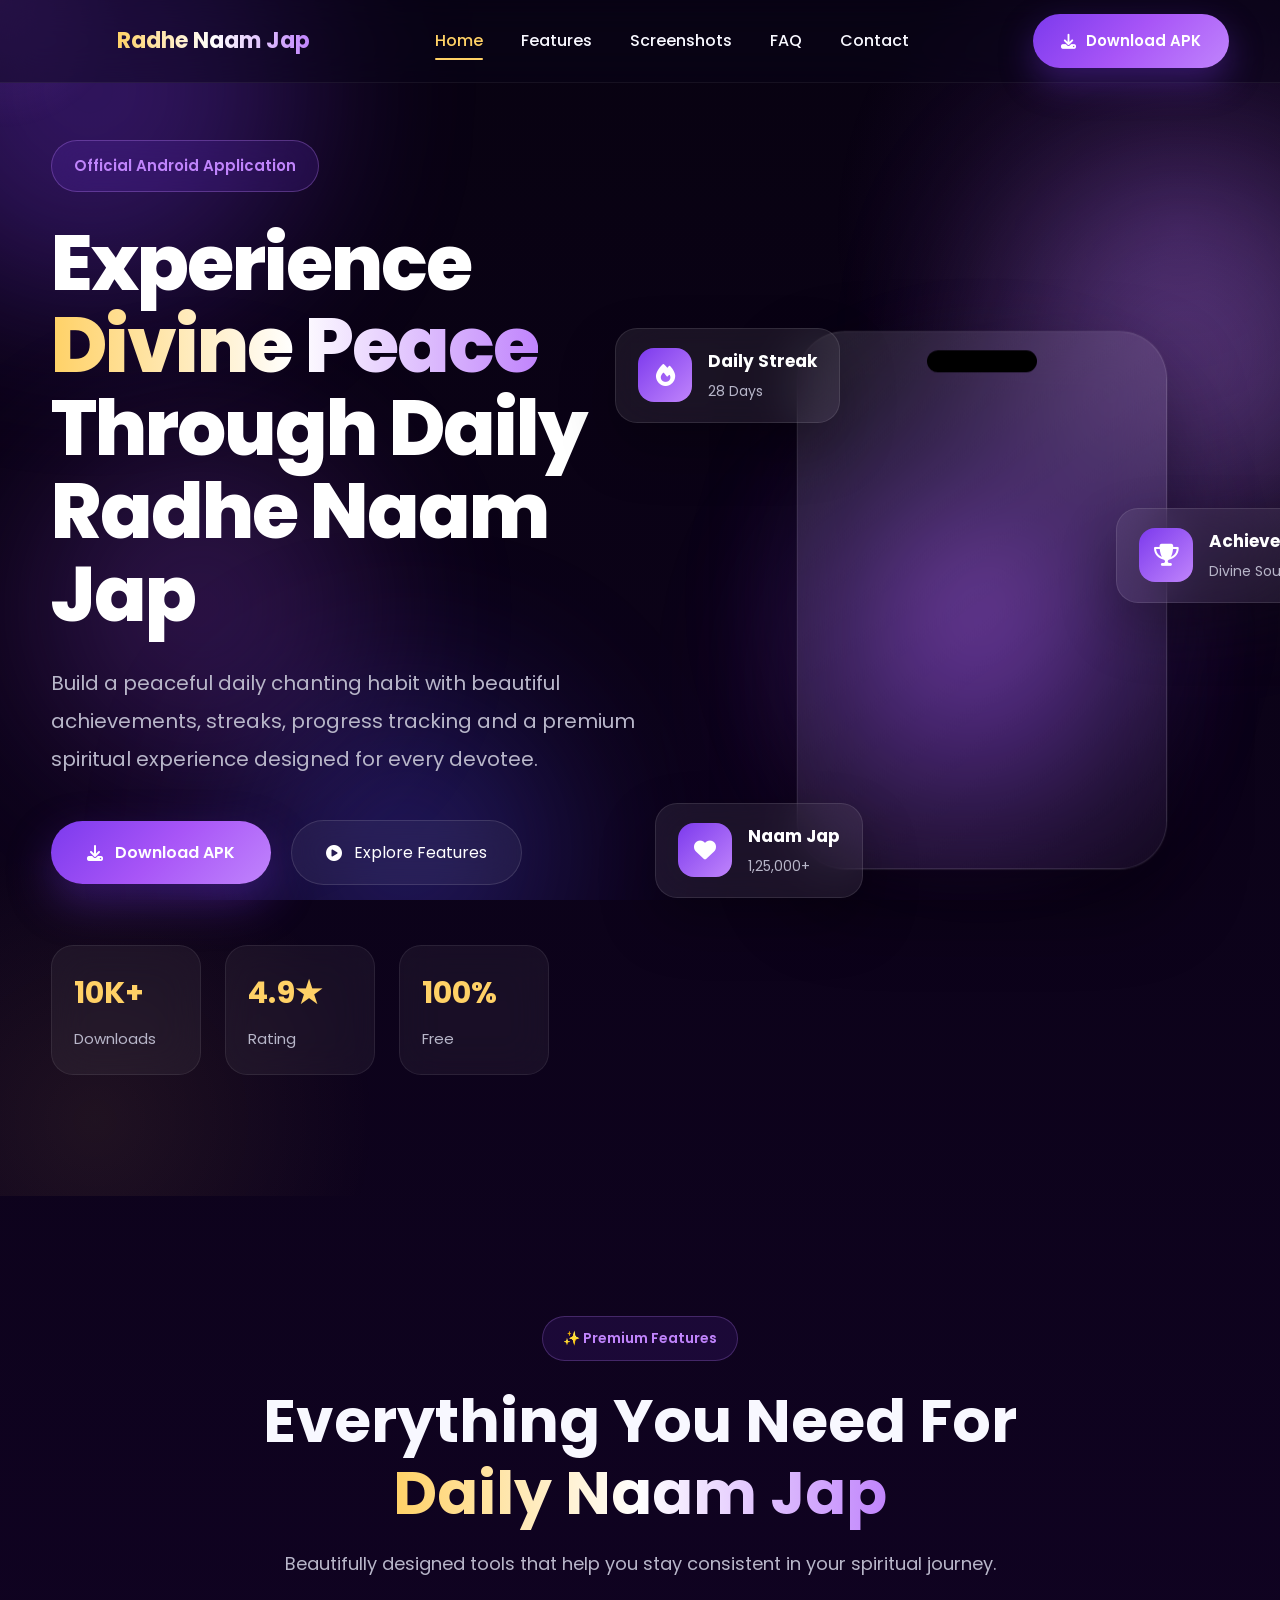
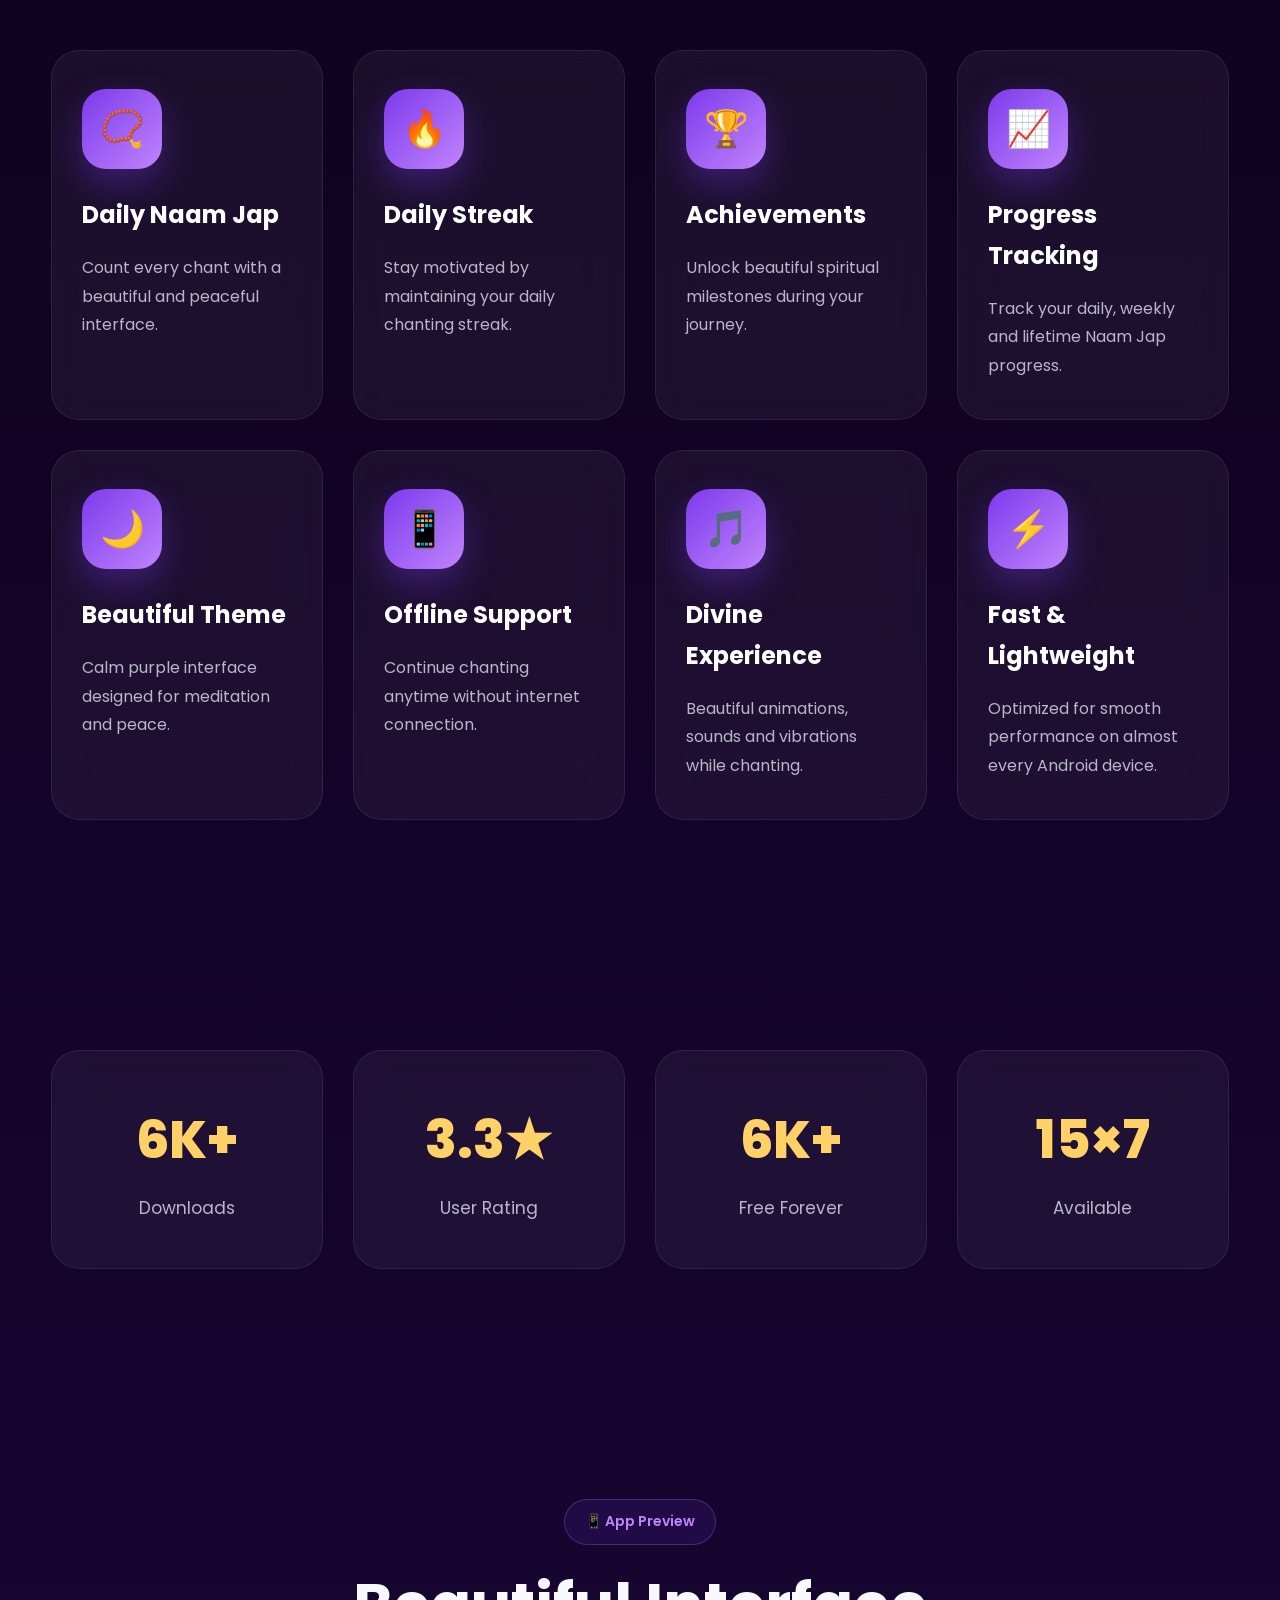
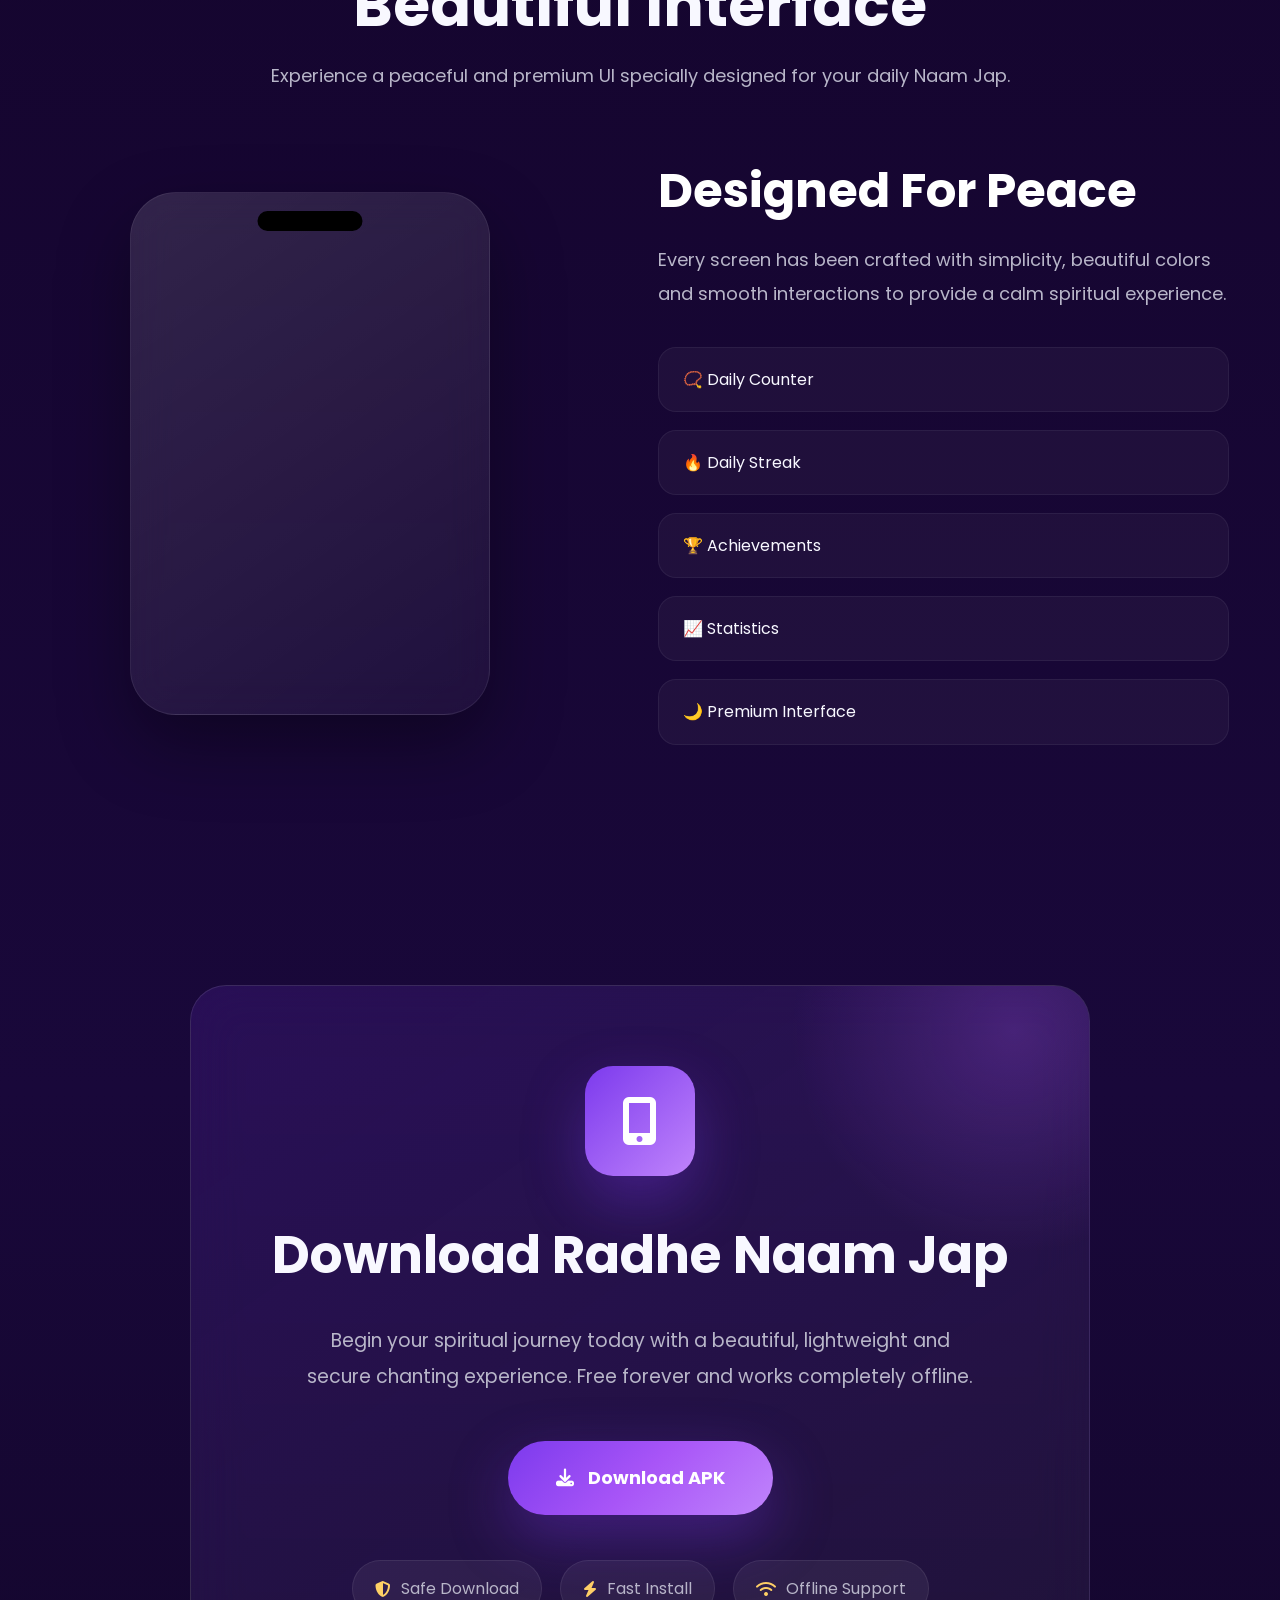
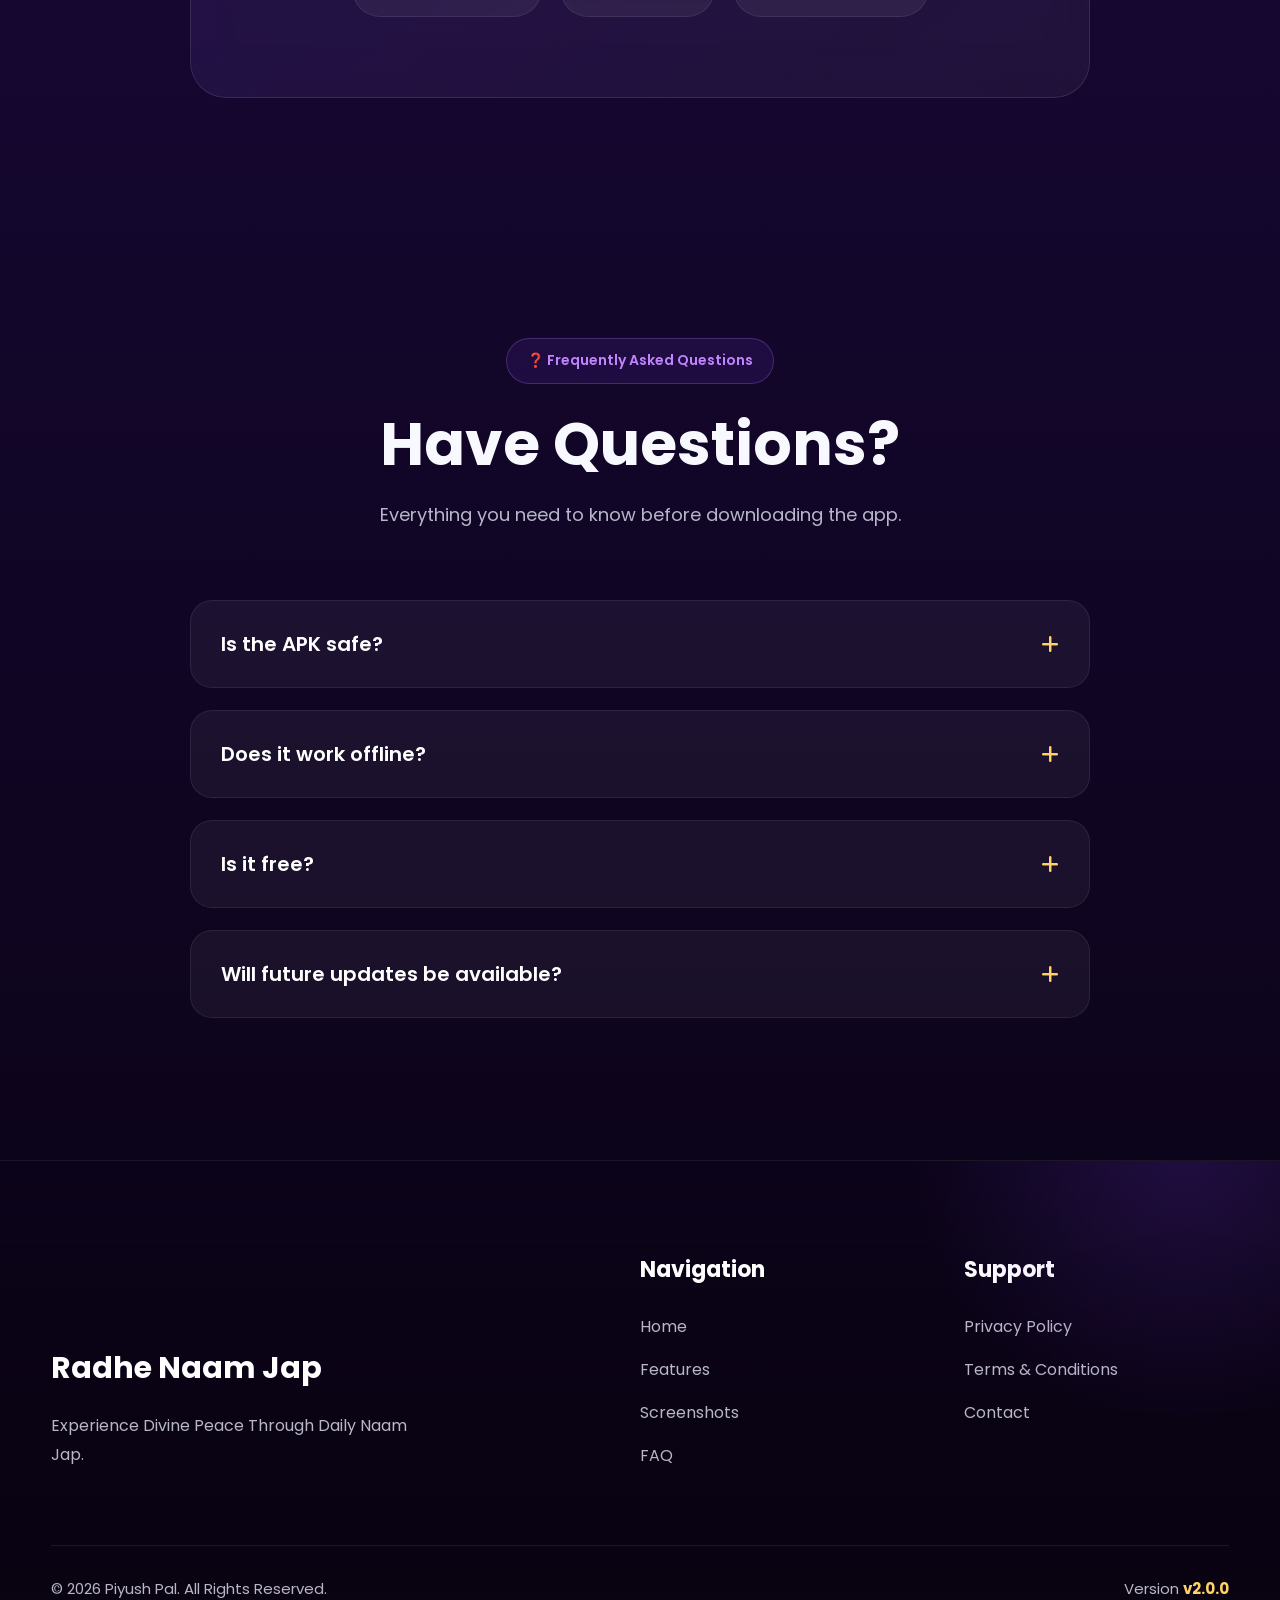
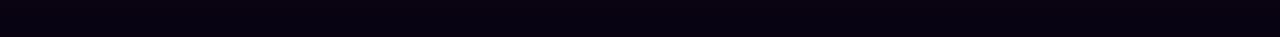
==== commit 54750e32: "Add Google Analytics" ====
--- a/index.html
+++ b/index.html
@@ -2,6 +2,17 @@
 <html lang="en">
 
 <head>
+
+     <!-- Google tag (gtag.js) -->
+    <script async src="https://www.googletagmanager.com/gtag/js?id=G-Z60PJWL6CF"></script>
+
+    <script>
+      window.dataLayer = window.dataLayer || [];
+      function gtag(){dataLayer.push(arguments);}
+      gtag('js', new Date());
+
+      gtag('config', 'G-Z60PJWL6CF');
+    </script>
 
     <!-- ==========================================================
          BASIC META
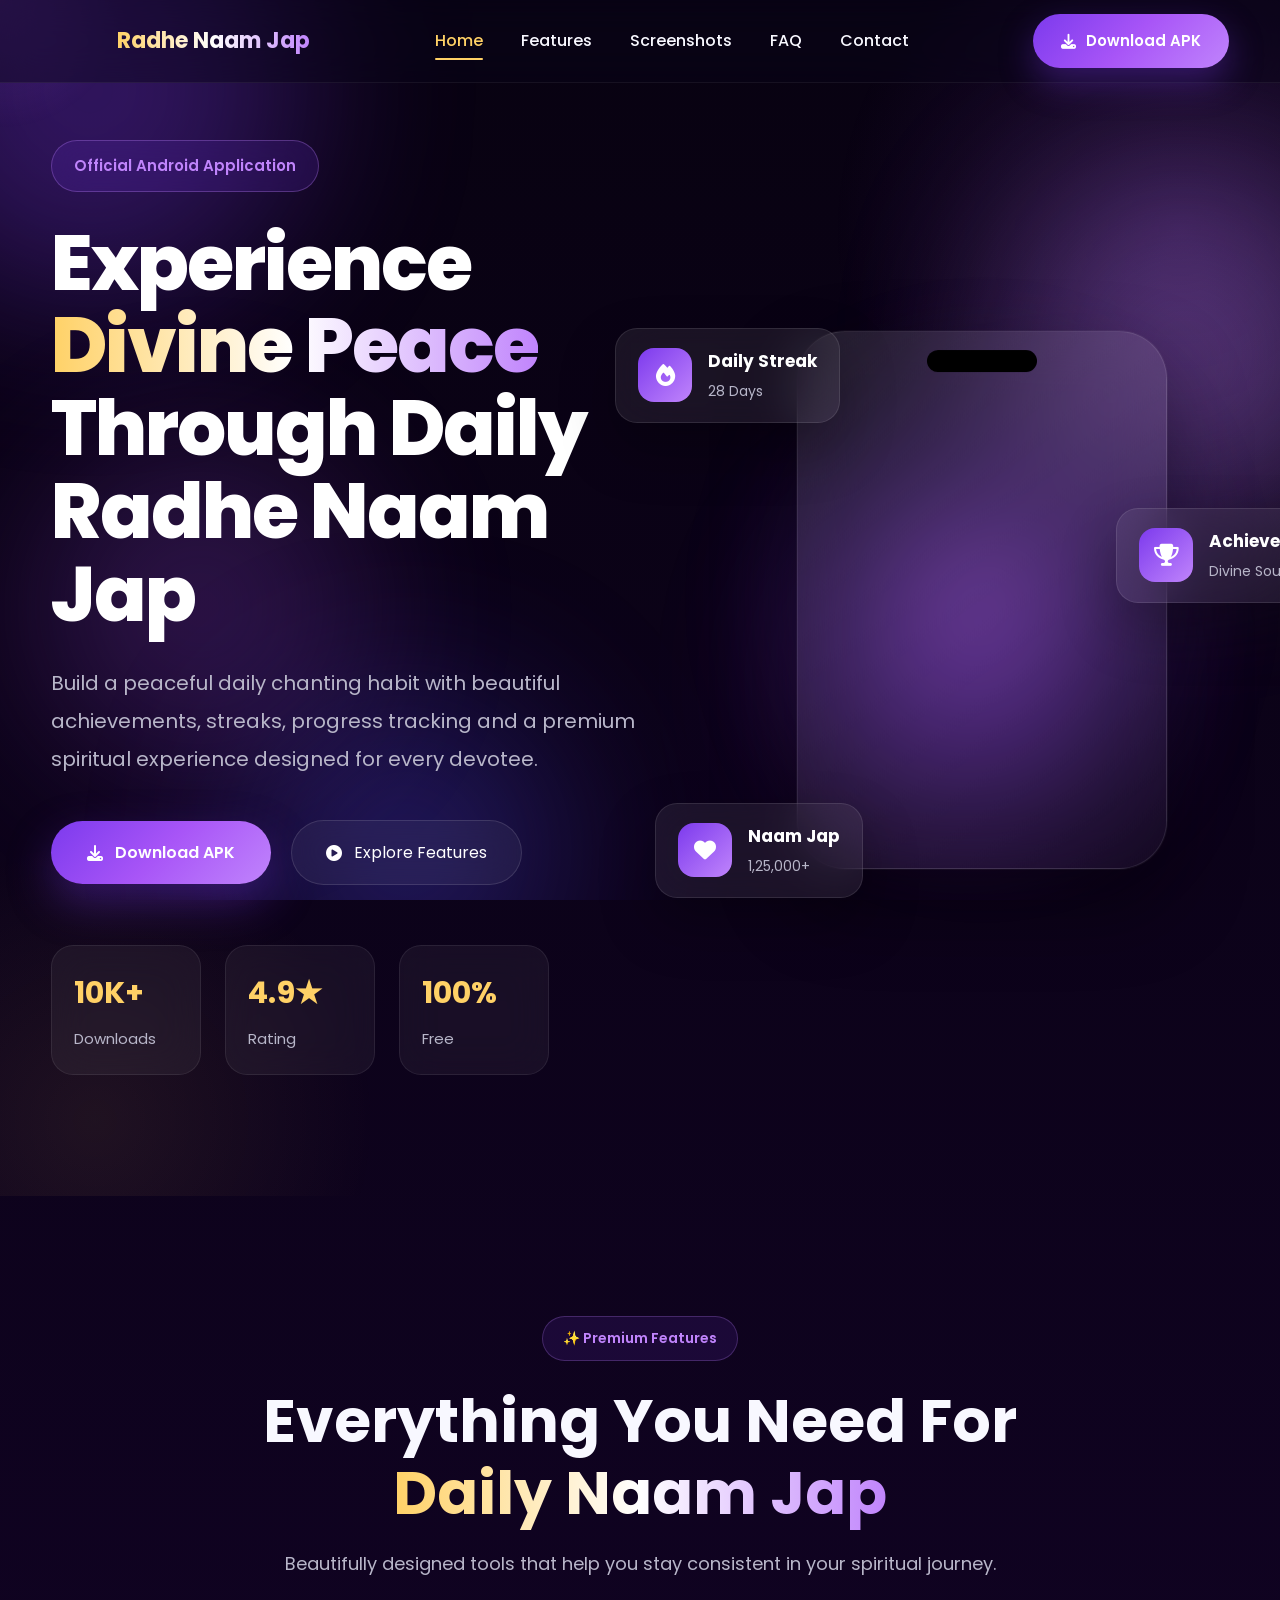
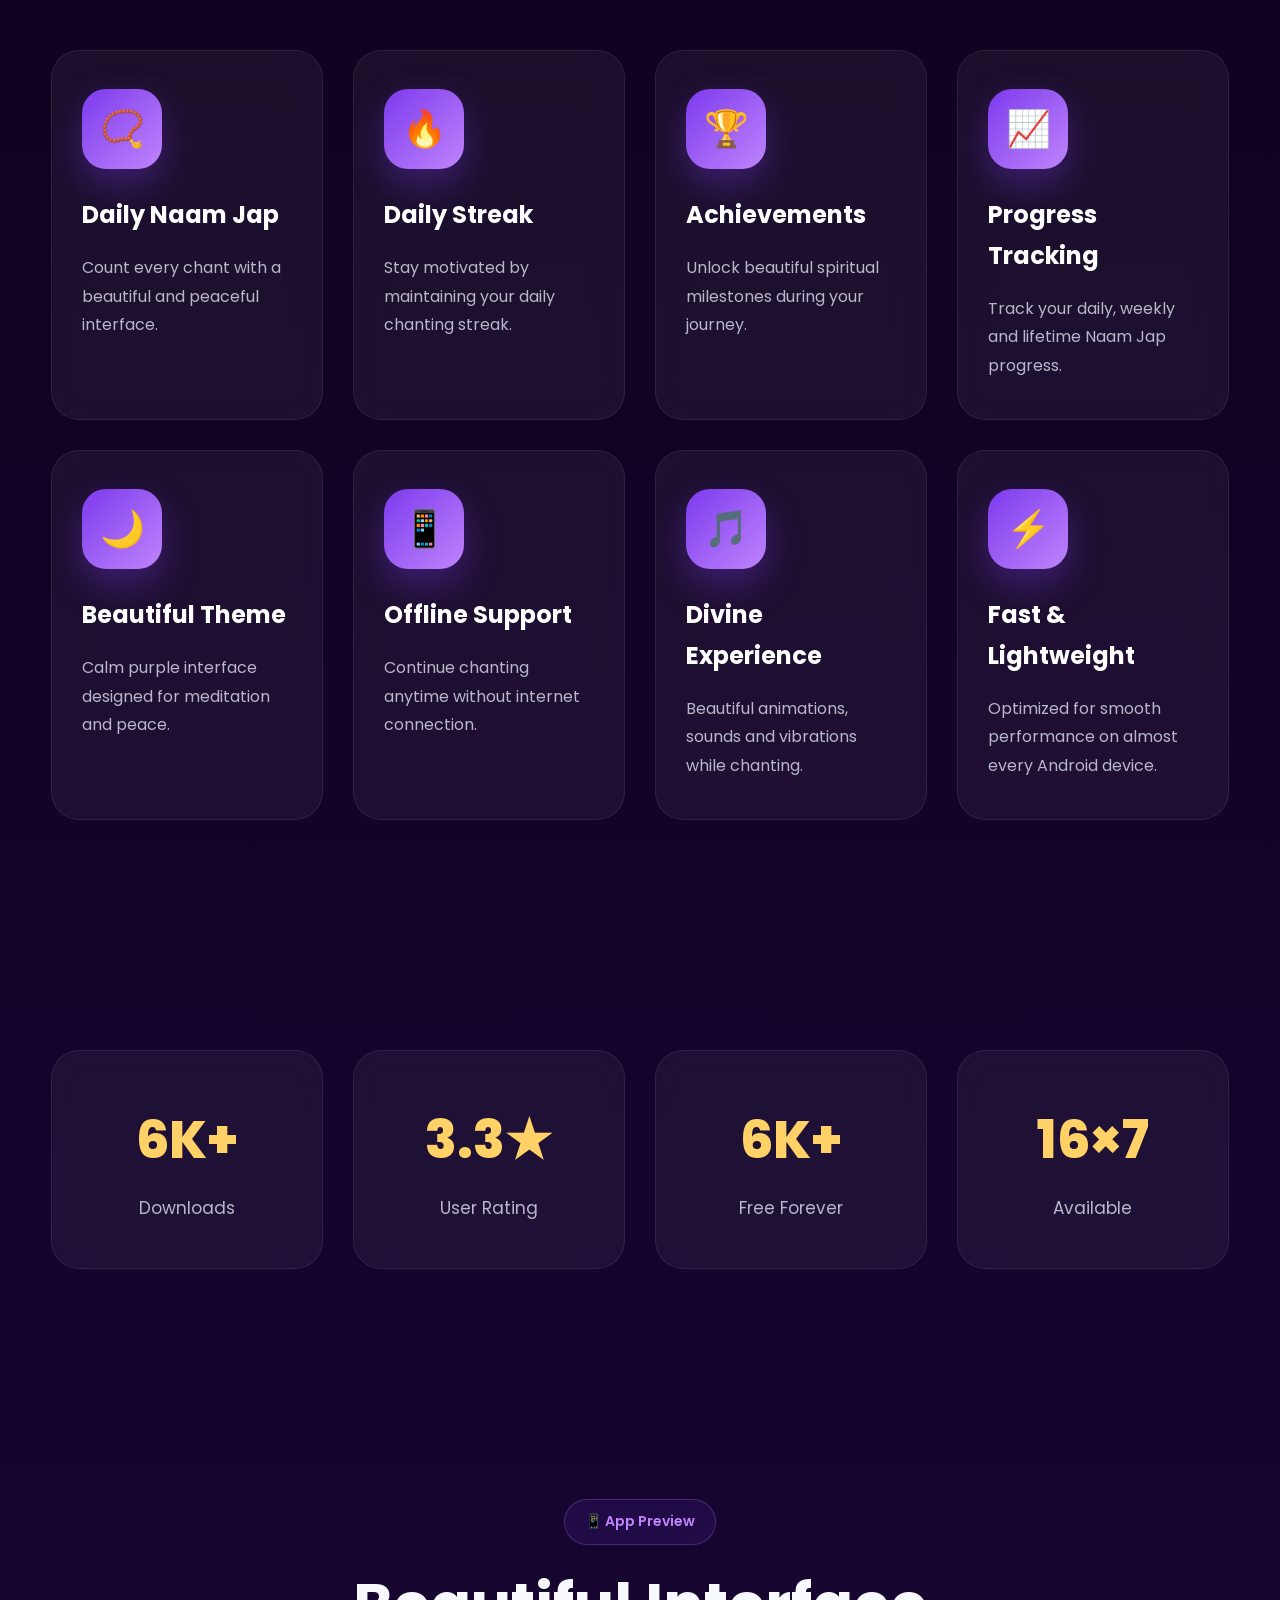
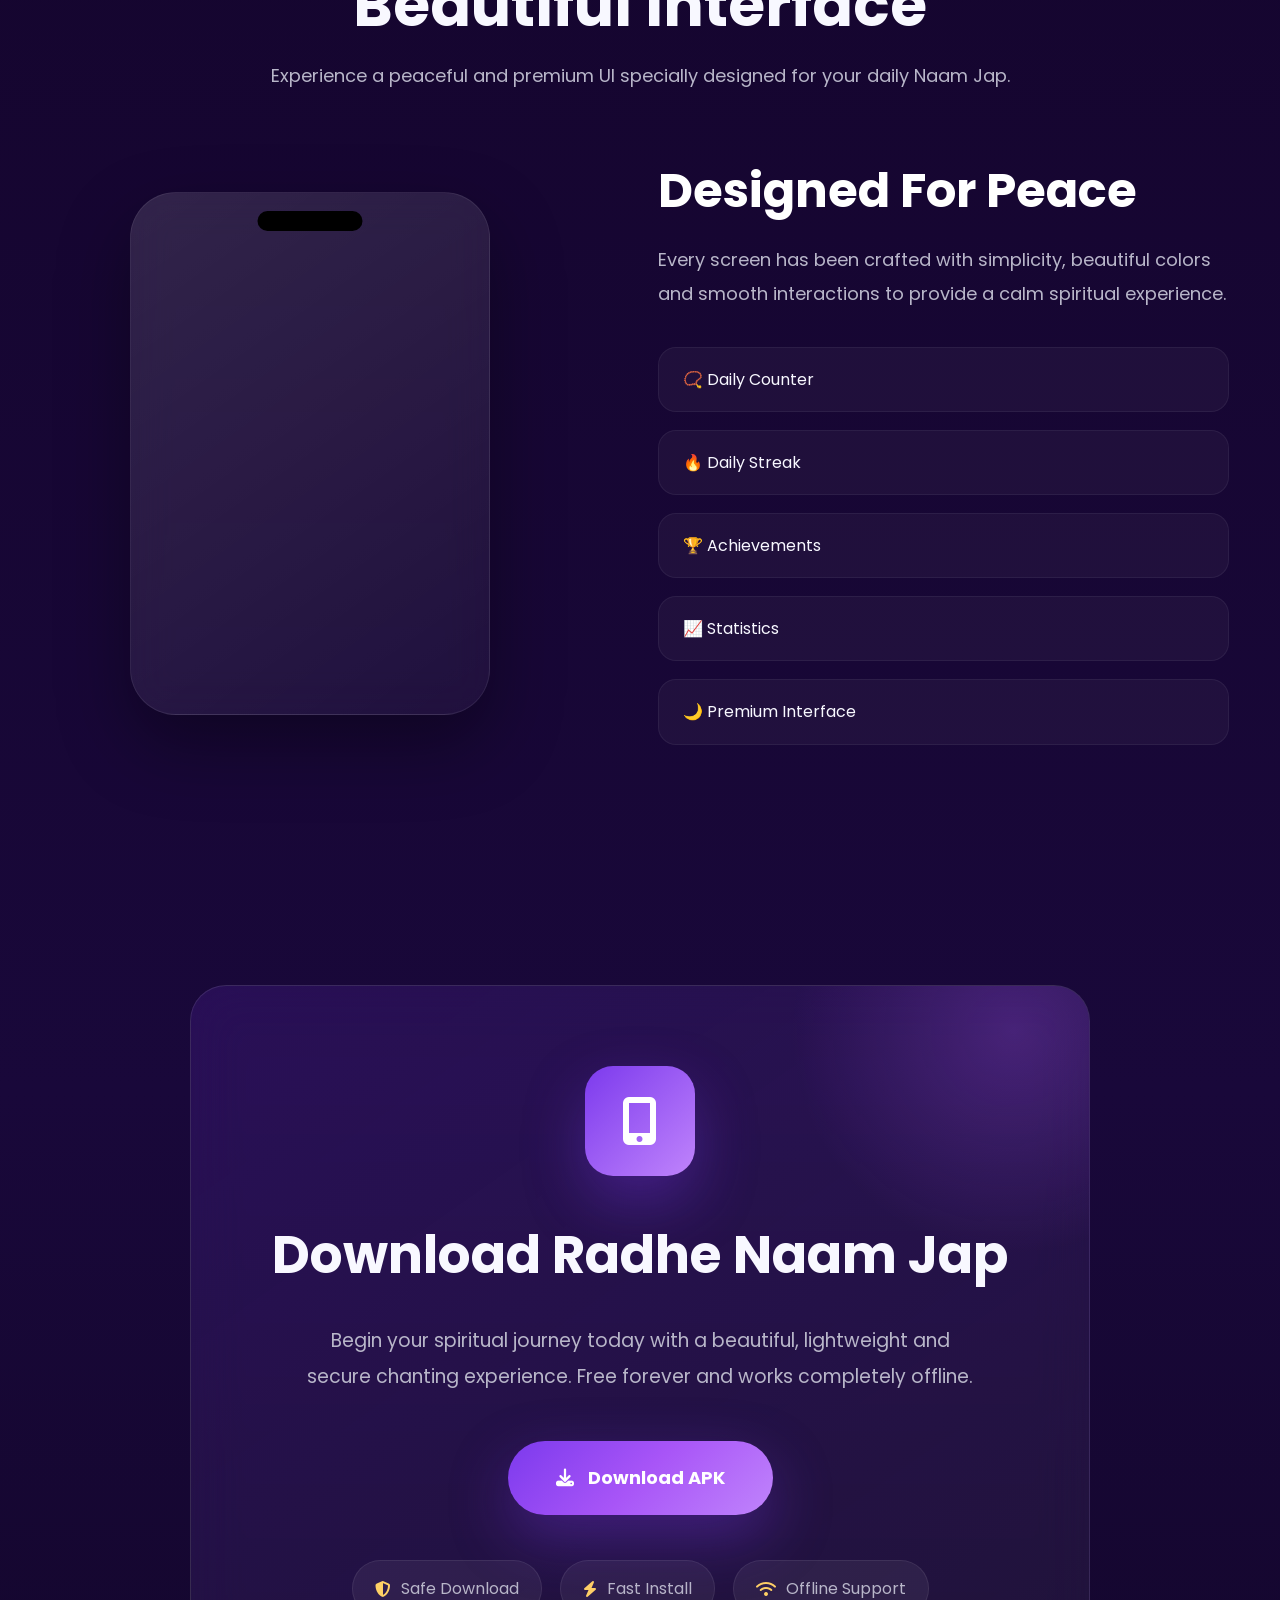
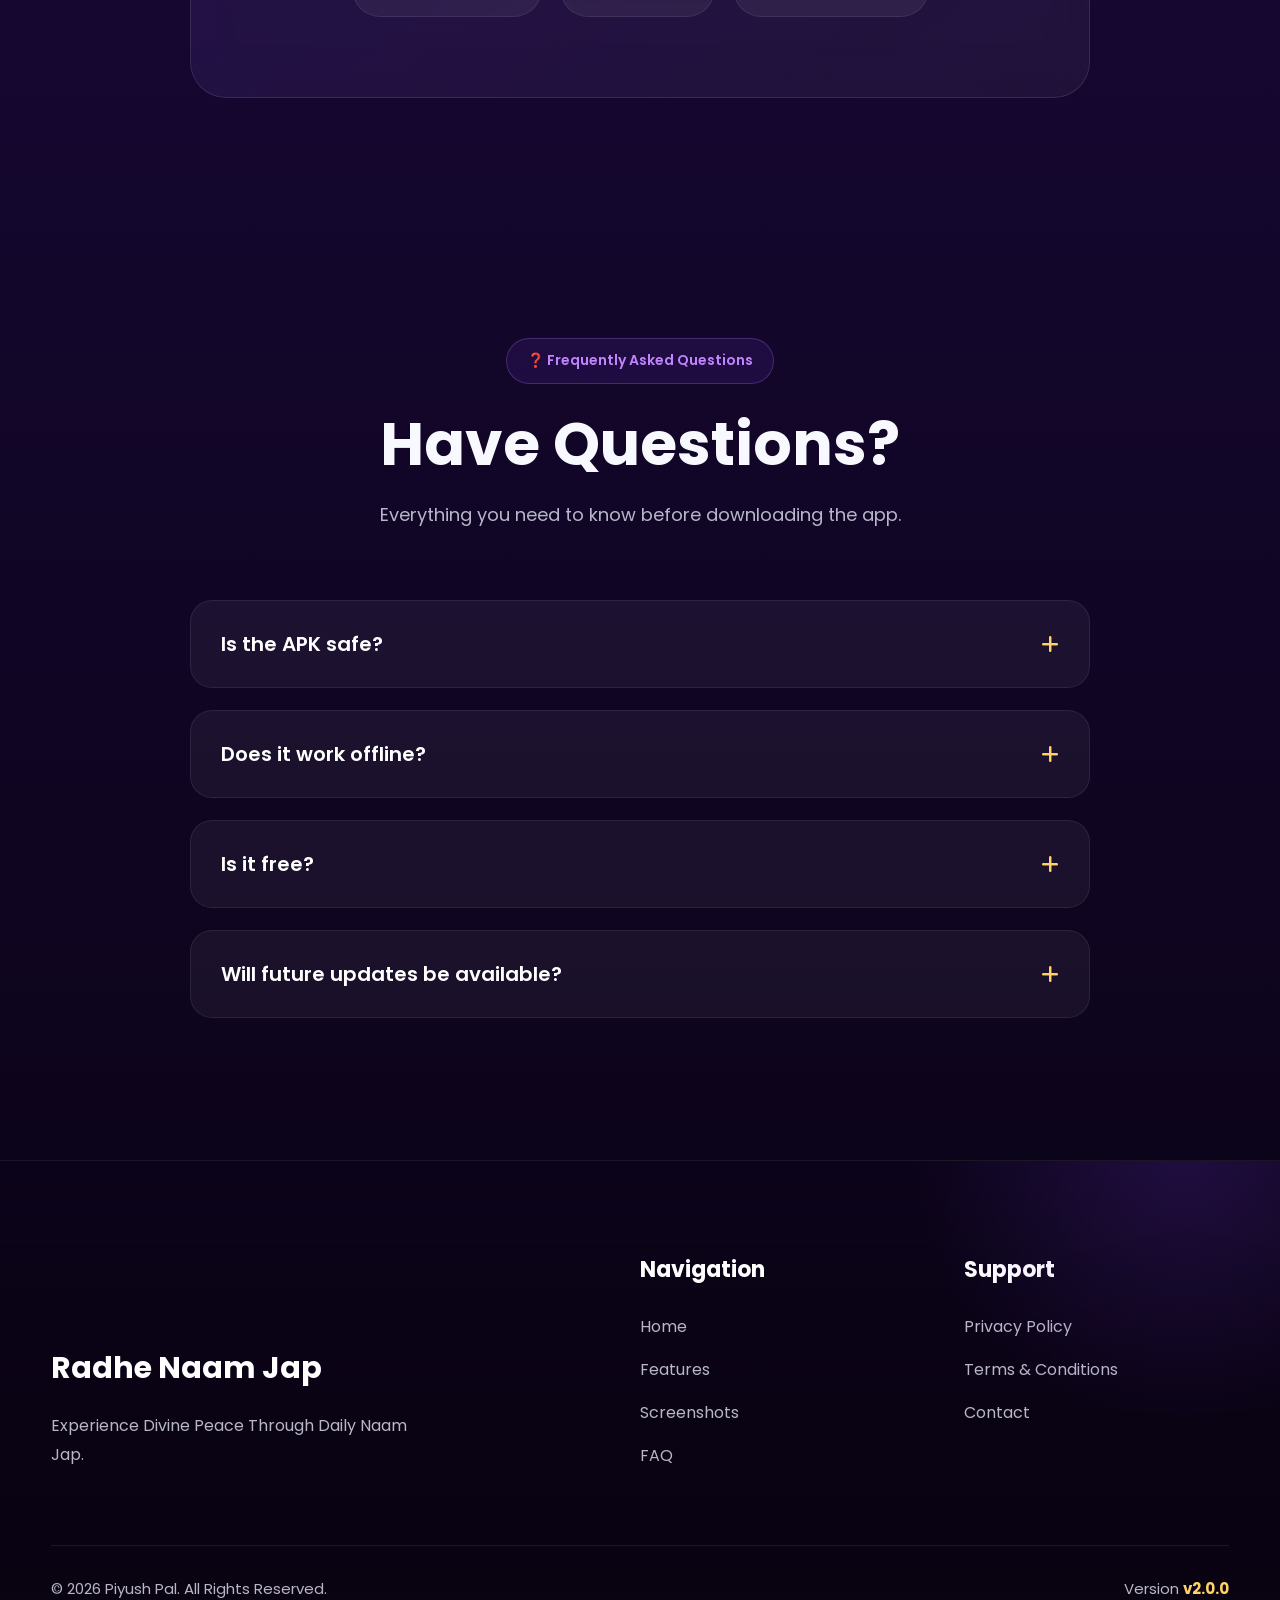
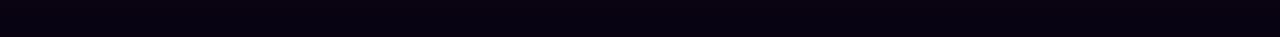
==== commit 1dbd786a: "SEO Upgrade V2" ====
--- a/index.html
+++ b/index.html
@@ -32,6 +32,9 @@
         Radhe Naam Jap | Official Website
     </title>
 
+    <link rel="canonical"
+      href="https://pp6425481-gif.github.io/Radhe-Naam-Jap-Website/">
+
     <meta
         name="description"
         content="Experience Divine Peace through Daily Radhe Naam Jap. Download the official Android APK and begin your spiritual journey.">
@@ -48,22 +51,43 @@
         name="theme-color"
         content="#120326">
 
-    <!-- ==========================================================
-         OPEN GRAPH
-    =========================================================== -->
-
-    <meta property="og:title"
-        content="Radhe Naam Jap">
-
-    <meta property="og:description"
-        content="Official Android Application">
-
-    <meta property="og:type"
-        content="website">
-
-    <meta property="og:image"
-        content="images/logo/logo.png">
-
+        <meta
+    name="robots"
+    content="index, follow, max-image-preview:large">
+
+<!-- ==========================================================
+     OPEN GRAPH
+=========================================================== -->
+
+<meta property="og:title"
+      content="Radhe Naam Jap | Official Website">
+
+<meta property="og:description"
+      content="Download the official Radhe Naam Jap App. Daily Krishna chanting, mantra counter and meditation.">
+
+<meta property="og:type"
+      content="website">
+
+<meta property="og:url"
+      content="https://pp6425481-gif.github.io/Radhe-Naam-Jap-Website/">
+
+<meta property="og:image"
+      content="https://pp6425481-gif.github.io/Radhe-Naam-Jap-Website/images/logo/logo.png">
+
+<meta property="og:site_name"
+      content="Radhe Naam Jap">
+
+      <meta name="twitter:card"
+      content="summary_large_image">
+
+<meta name="twitter:title"
+      content="Radhe Naam Jap">
+
+<meta name="twitter:description"
+      content="Official Android Application">
+
+<meta name="twitter:image"
+      content="https://pp6425481-gif.github.io/Radhe-Naam-Jap-Website/images/logo/logo.png">
     <!-- ==========================================================
          FAVICON
     =========================================================== -->
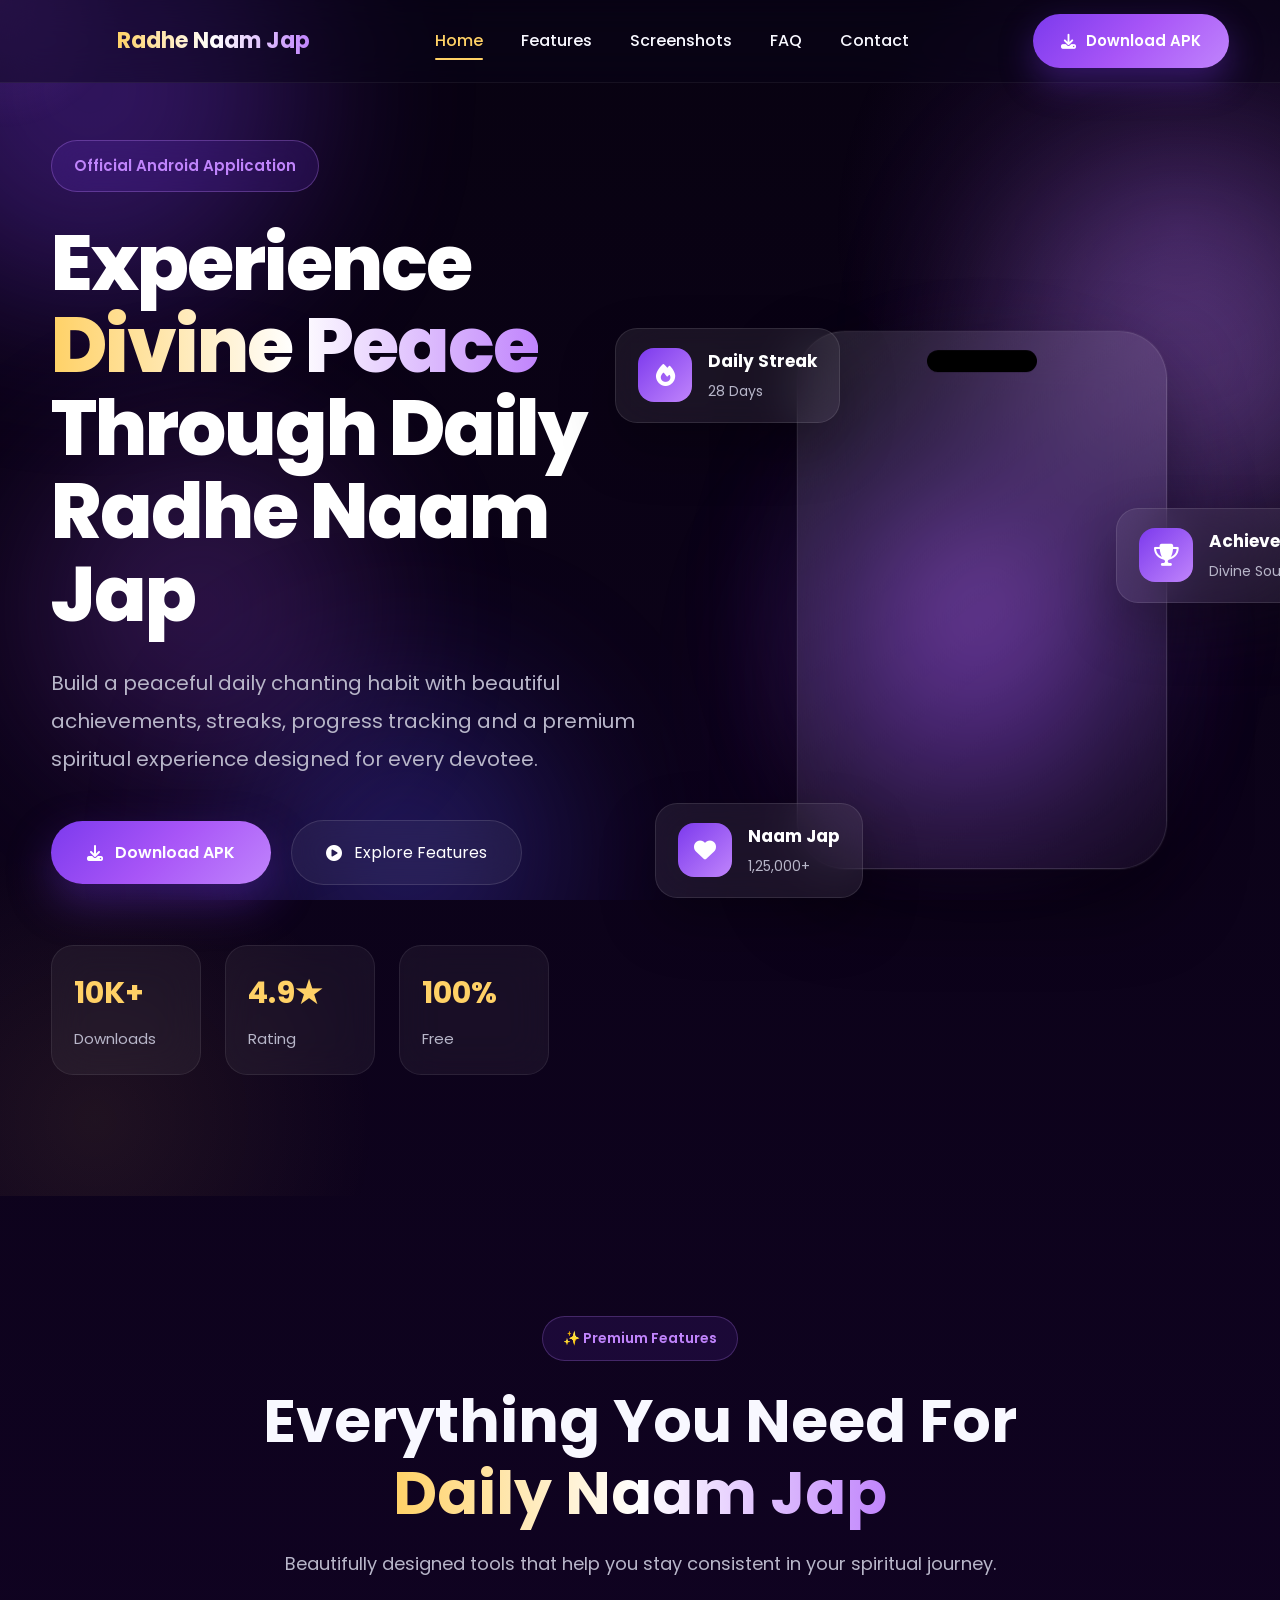
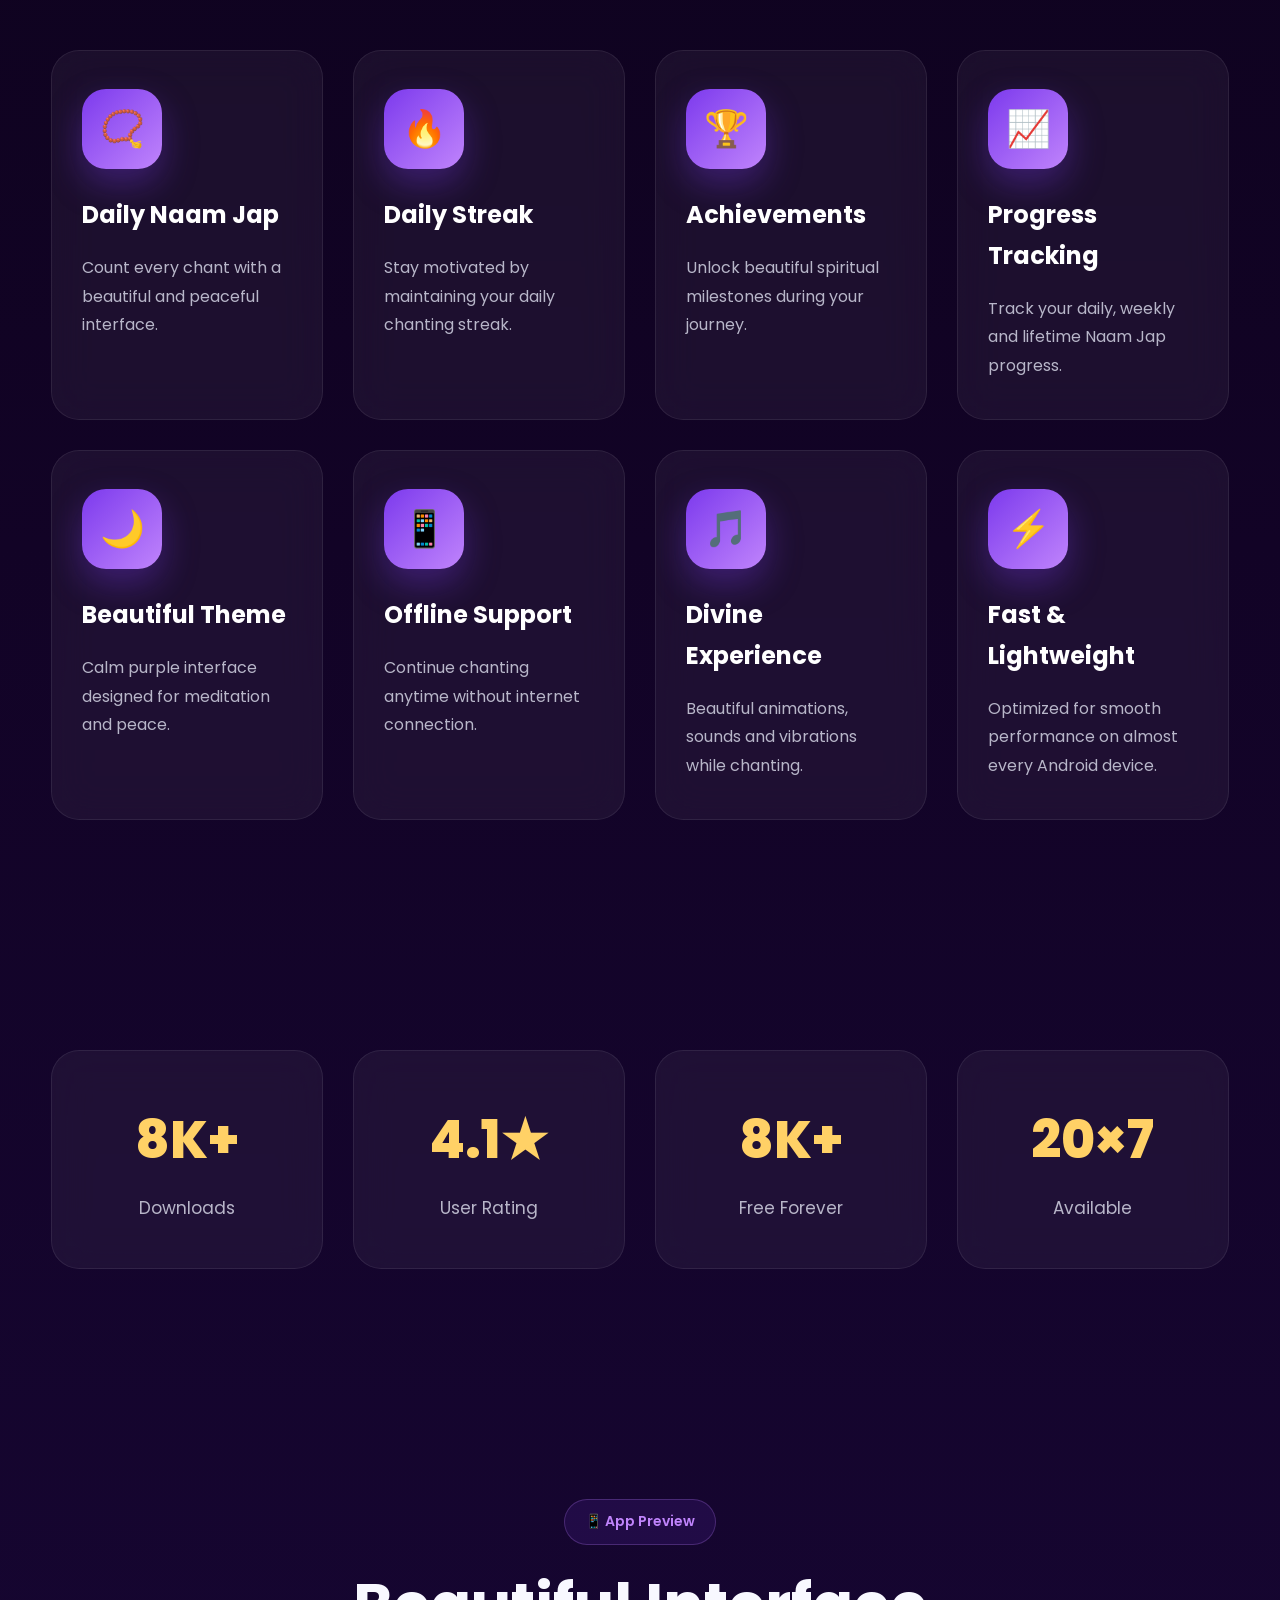
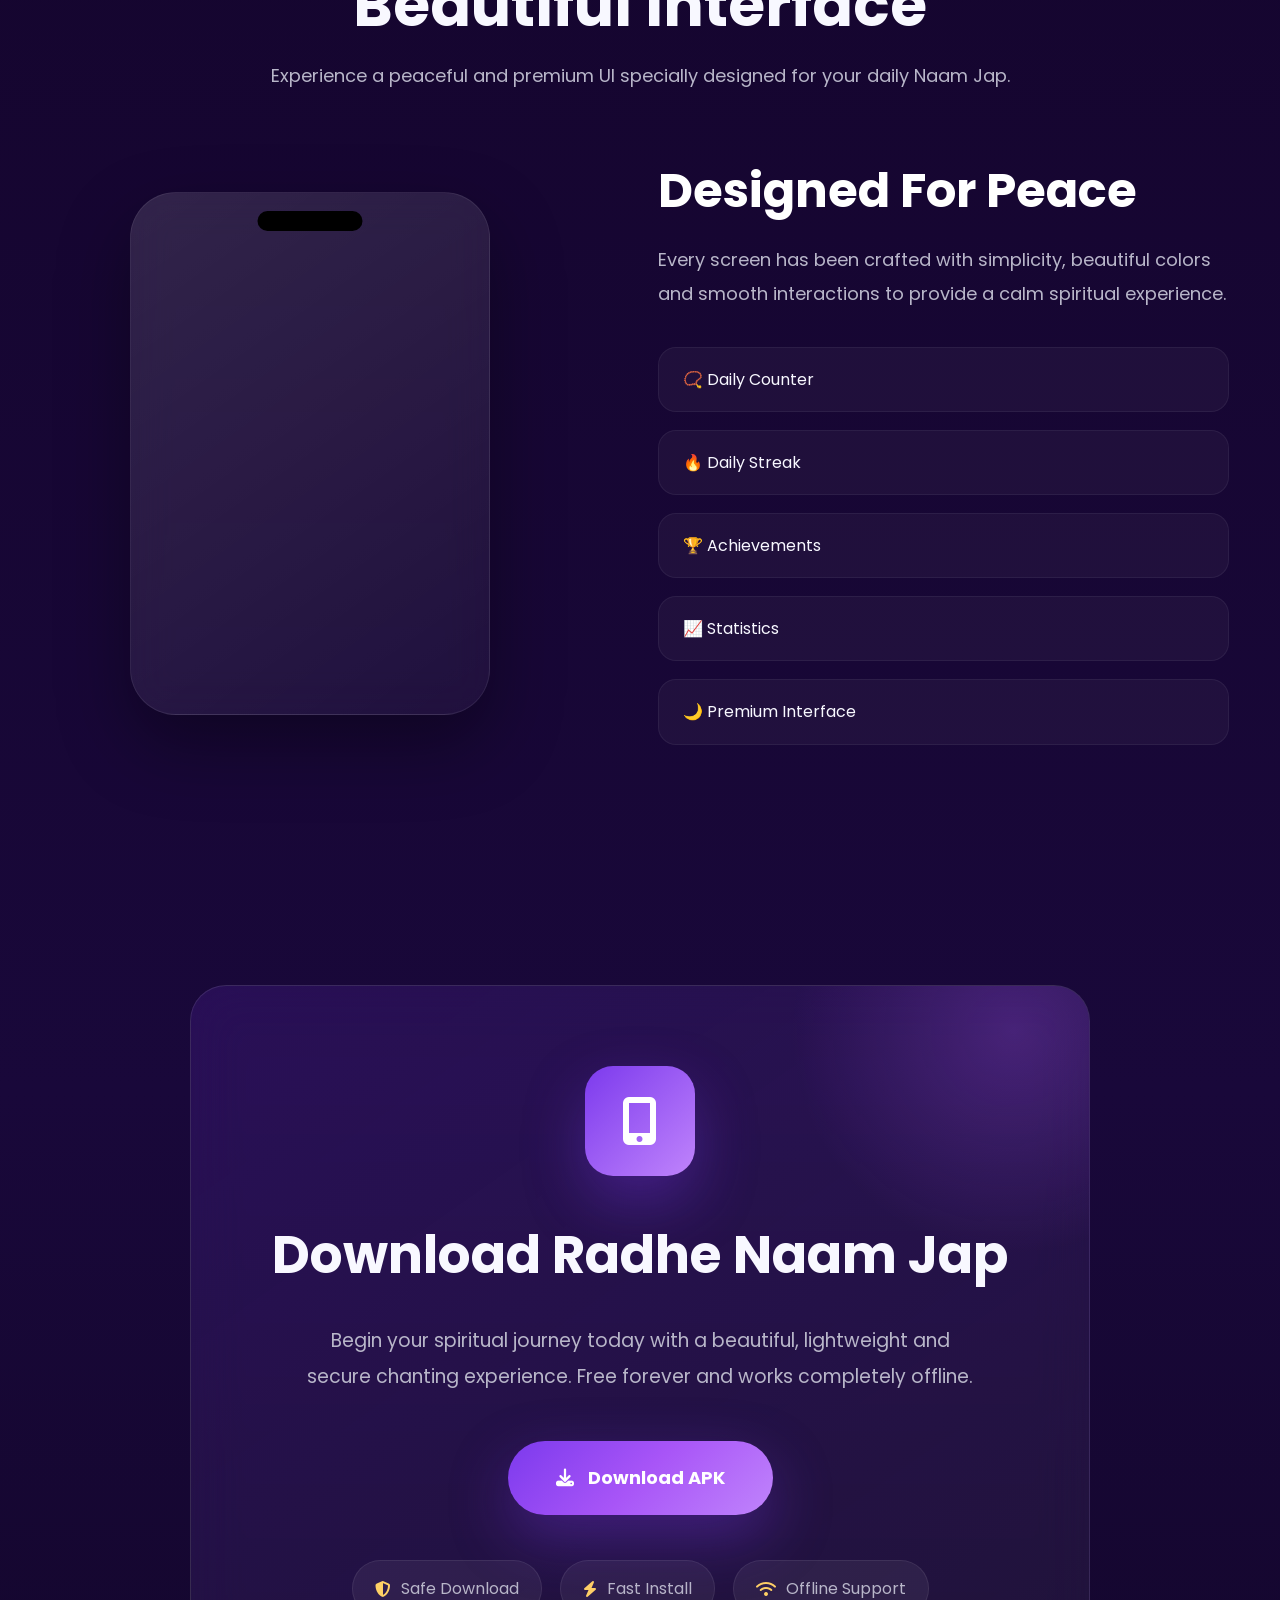
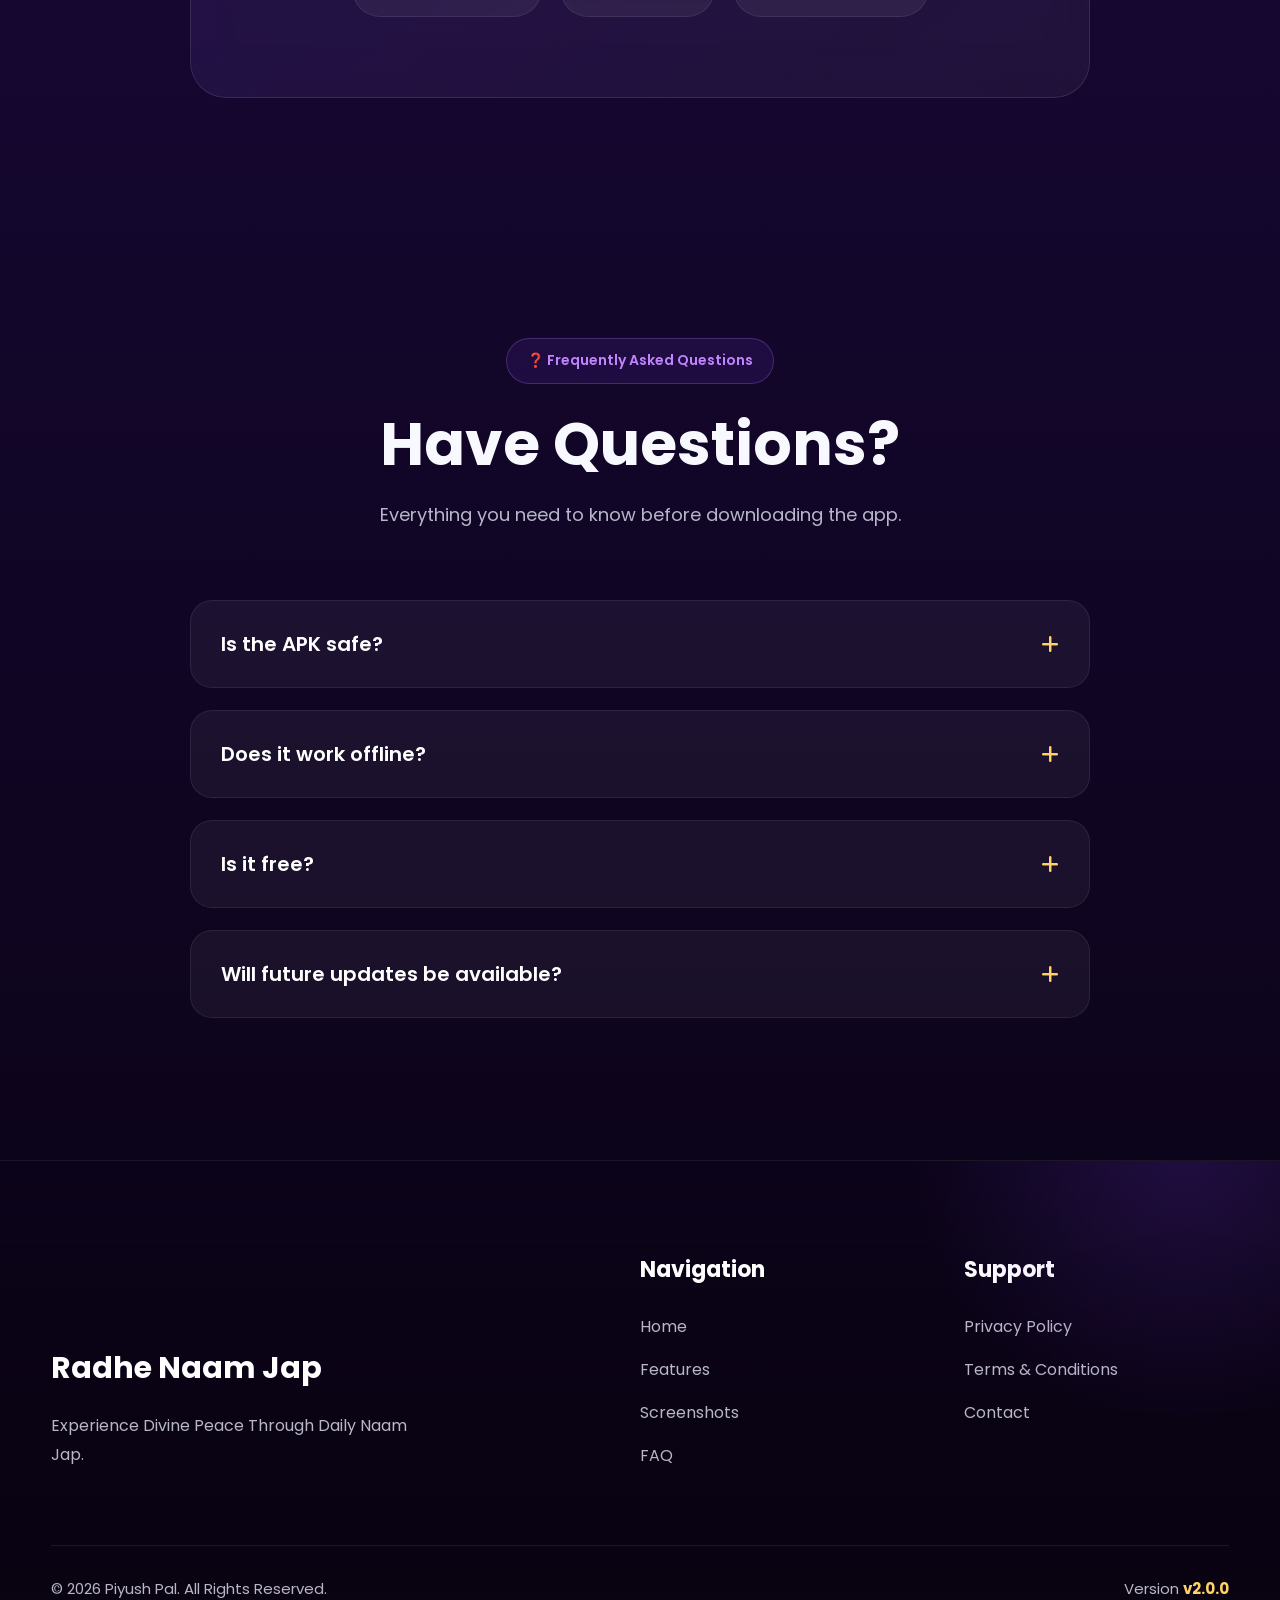
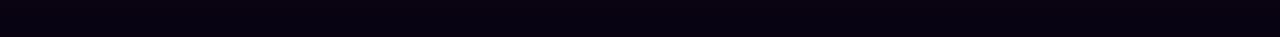
==== commit 484011ed: "SEO Upgrade V2" ====
--- a/index.html
+++ b/index.html
@@ -92,10 +92,13 @@
          FAVICON
     =========================================================== -->
 
+ <link
+    rel="icon"
+    href="https://pp6425481-gif.github.io/Radhe-Naam-Jap-Website/images/logo/logo.png">
+
     <link
-        rel="icon"
-        href="images/logo/logo.png">
-
+    rel="apple-touch-icon"
+    href="https://pp6425481-gif.github.io/Radhe-Naam-Jap-Website/images/logo/logo.png">
     <!-- ==========================================================
          GOOGLE FONT
     =========================================================== -->
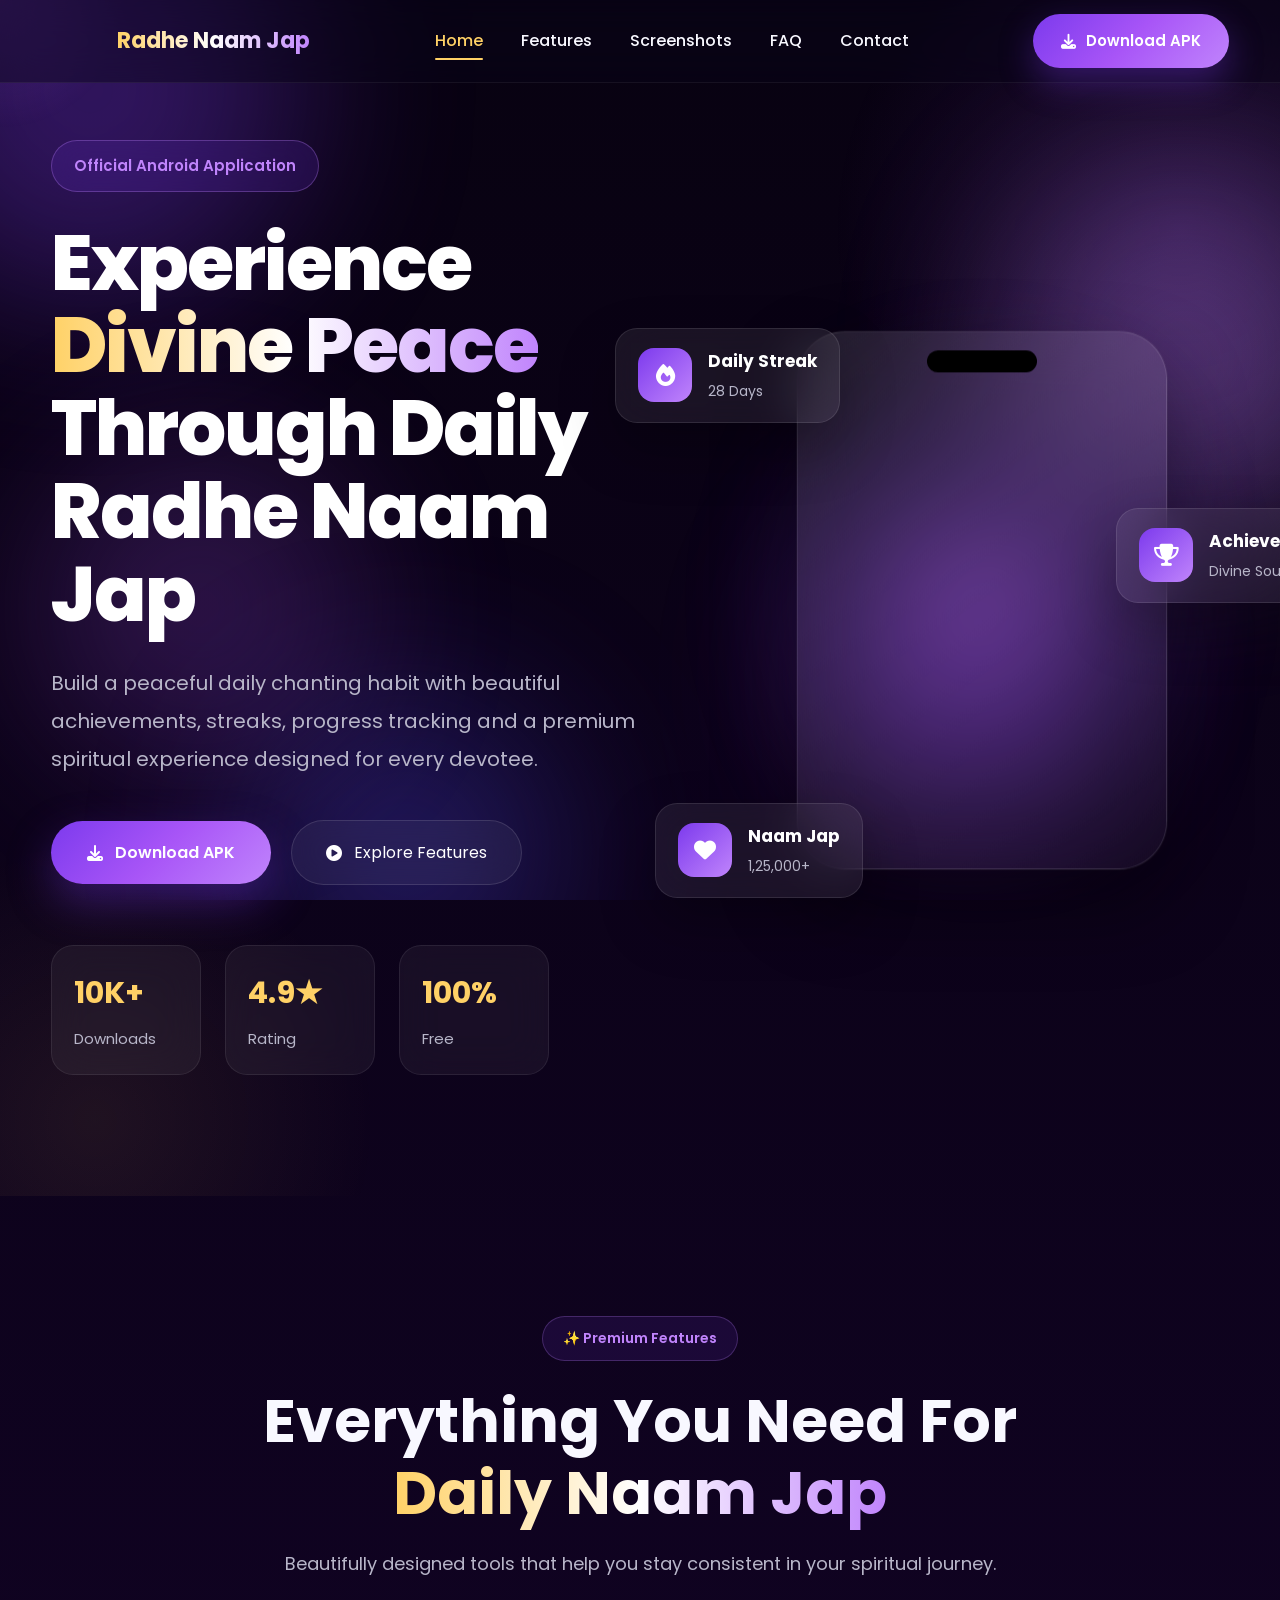
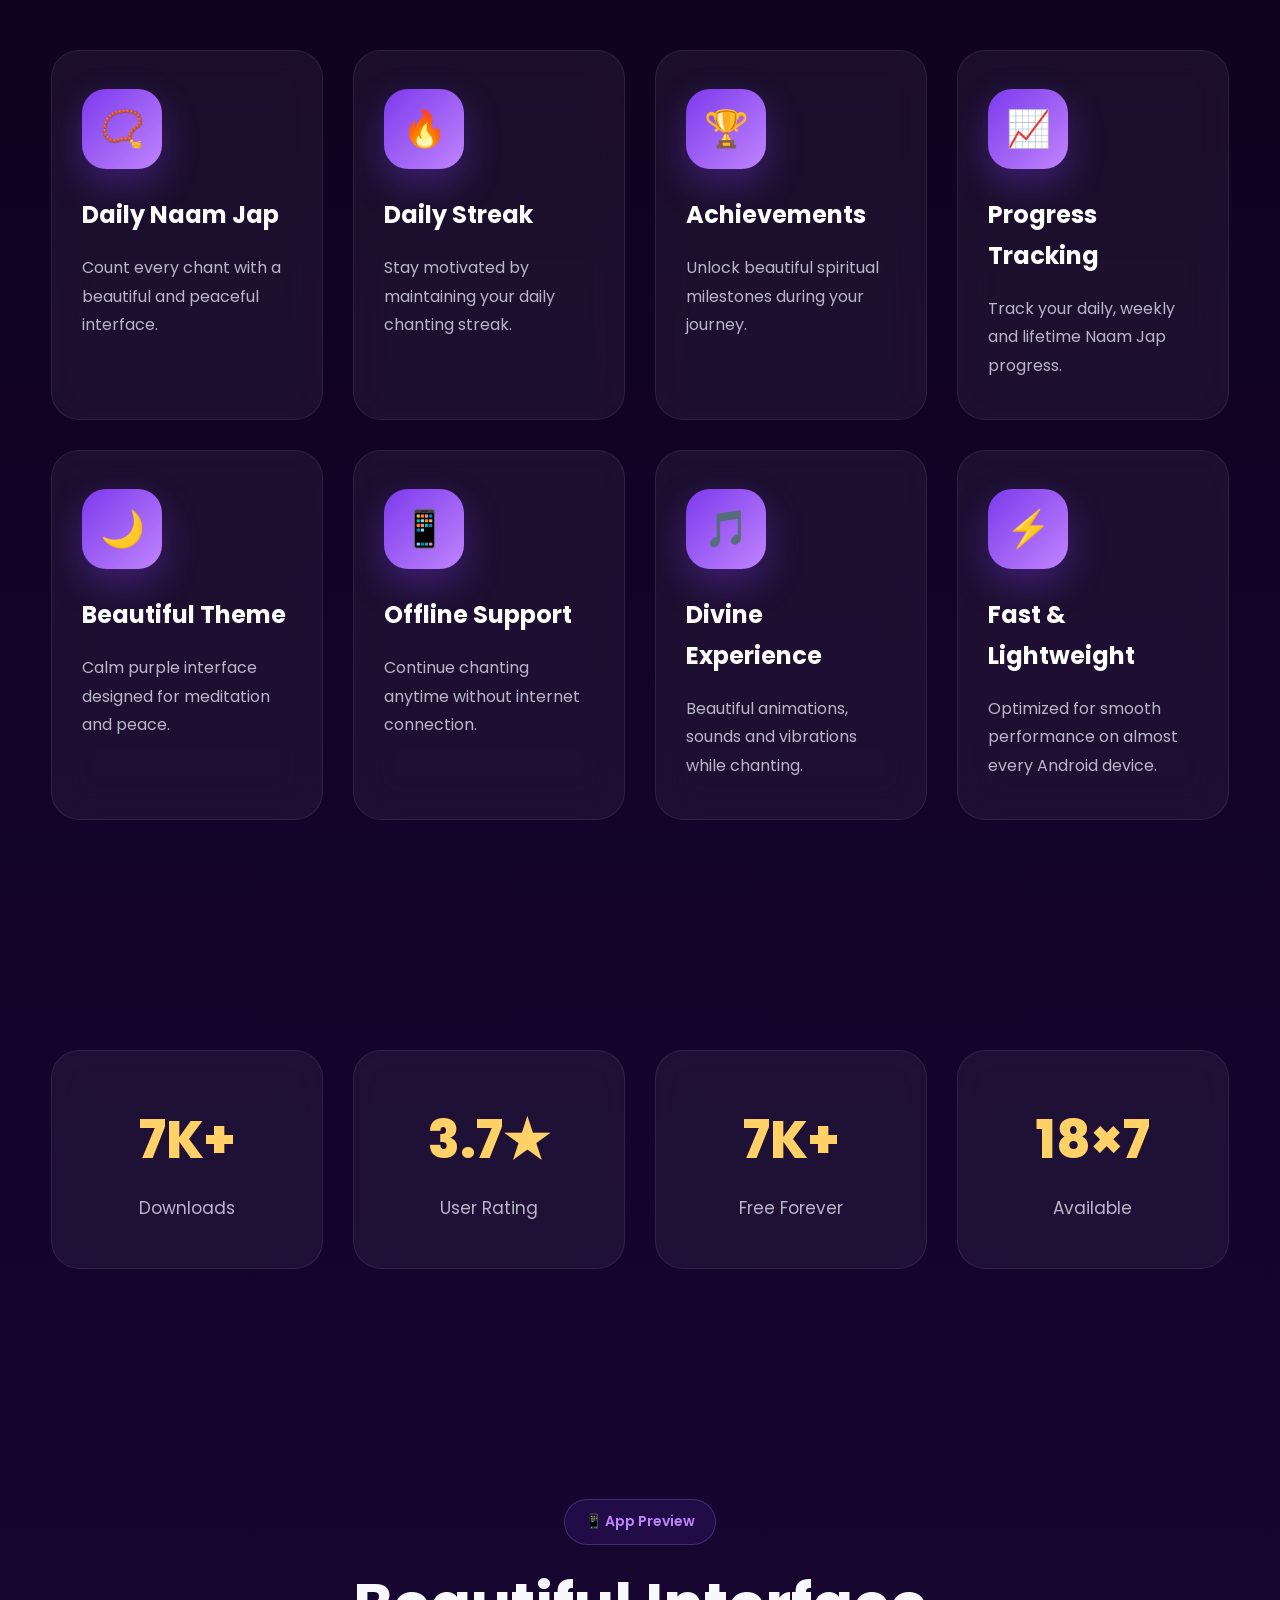
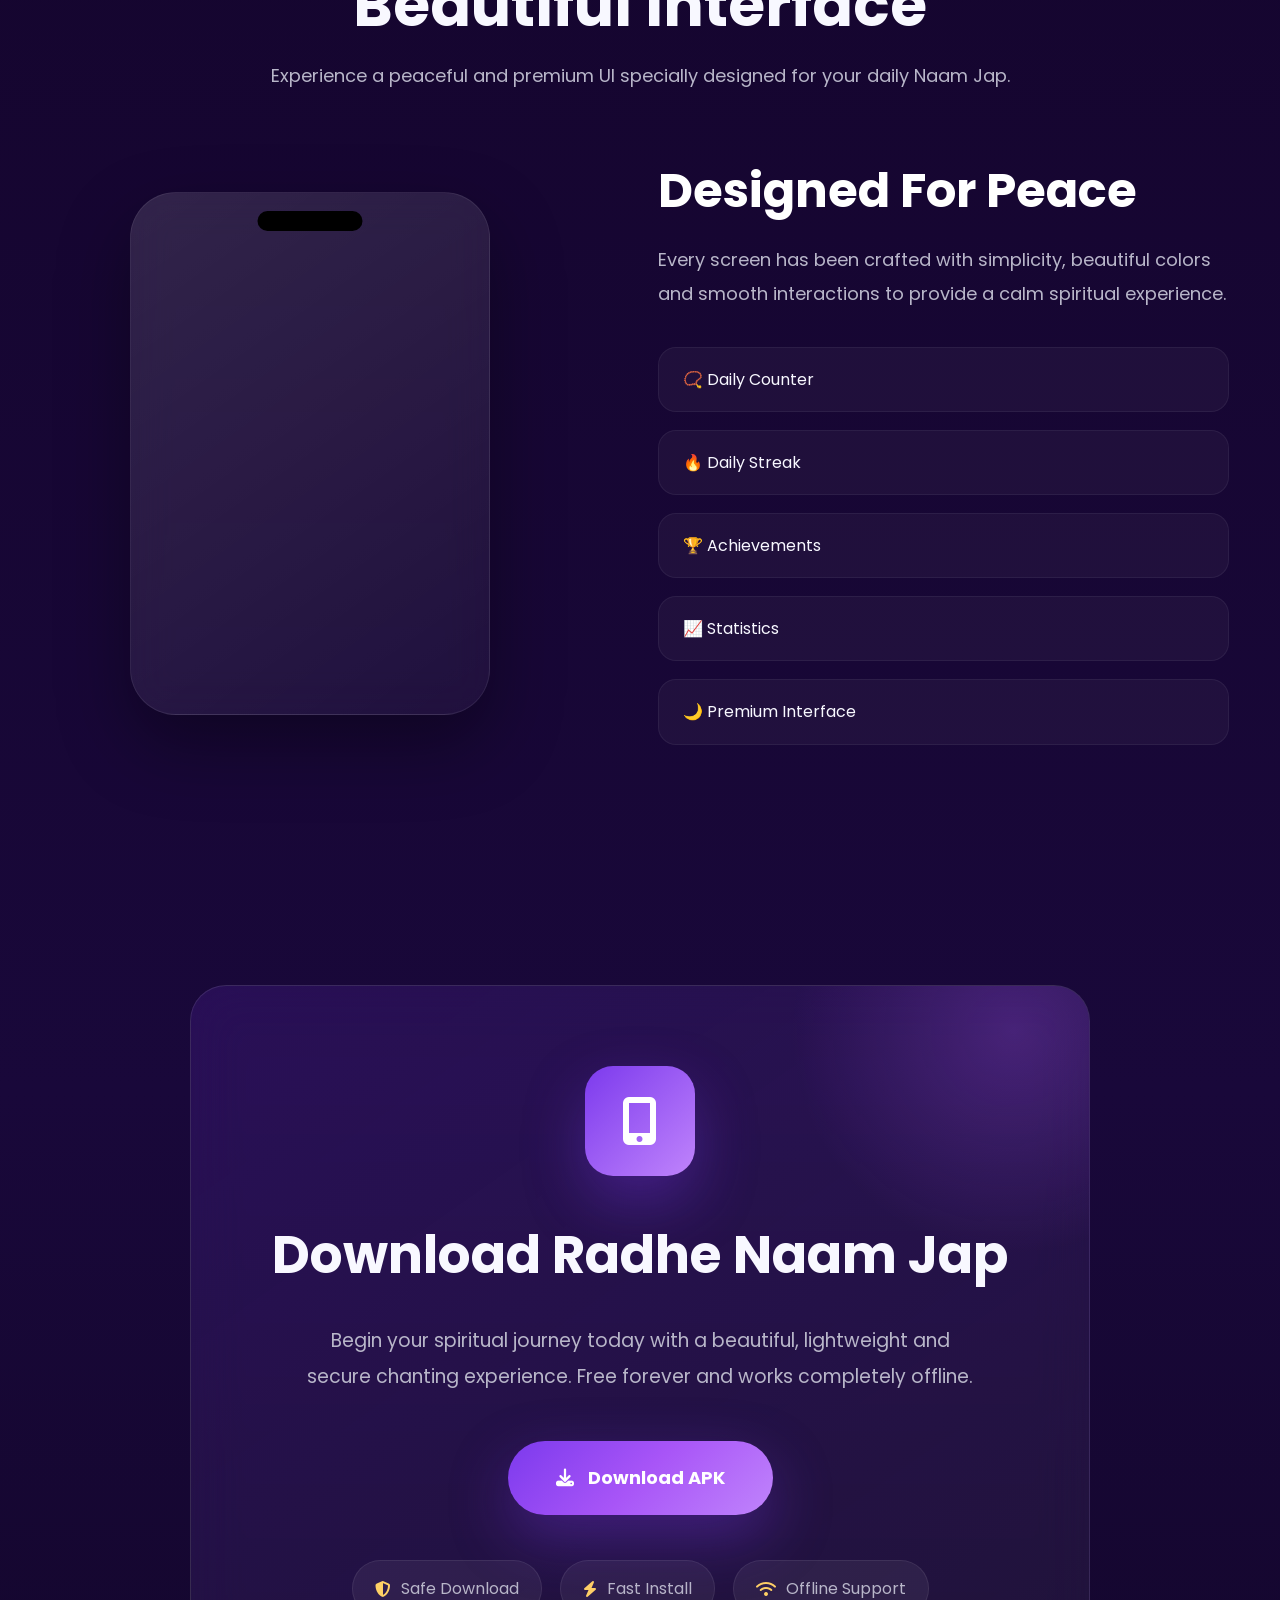
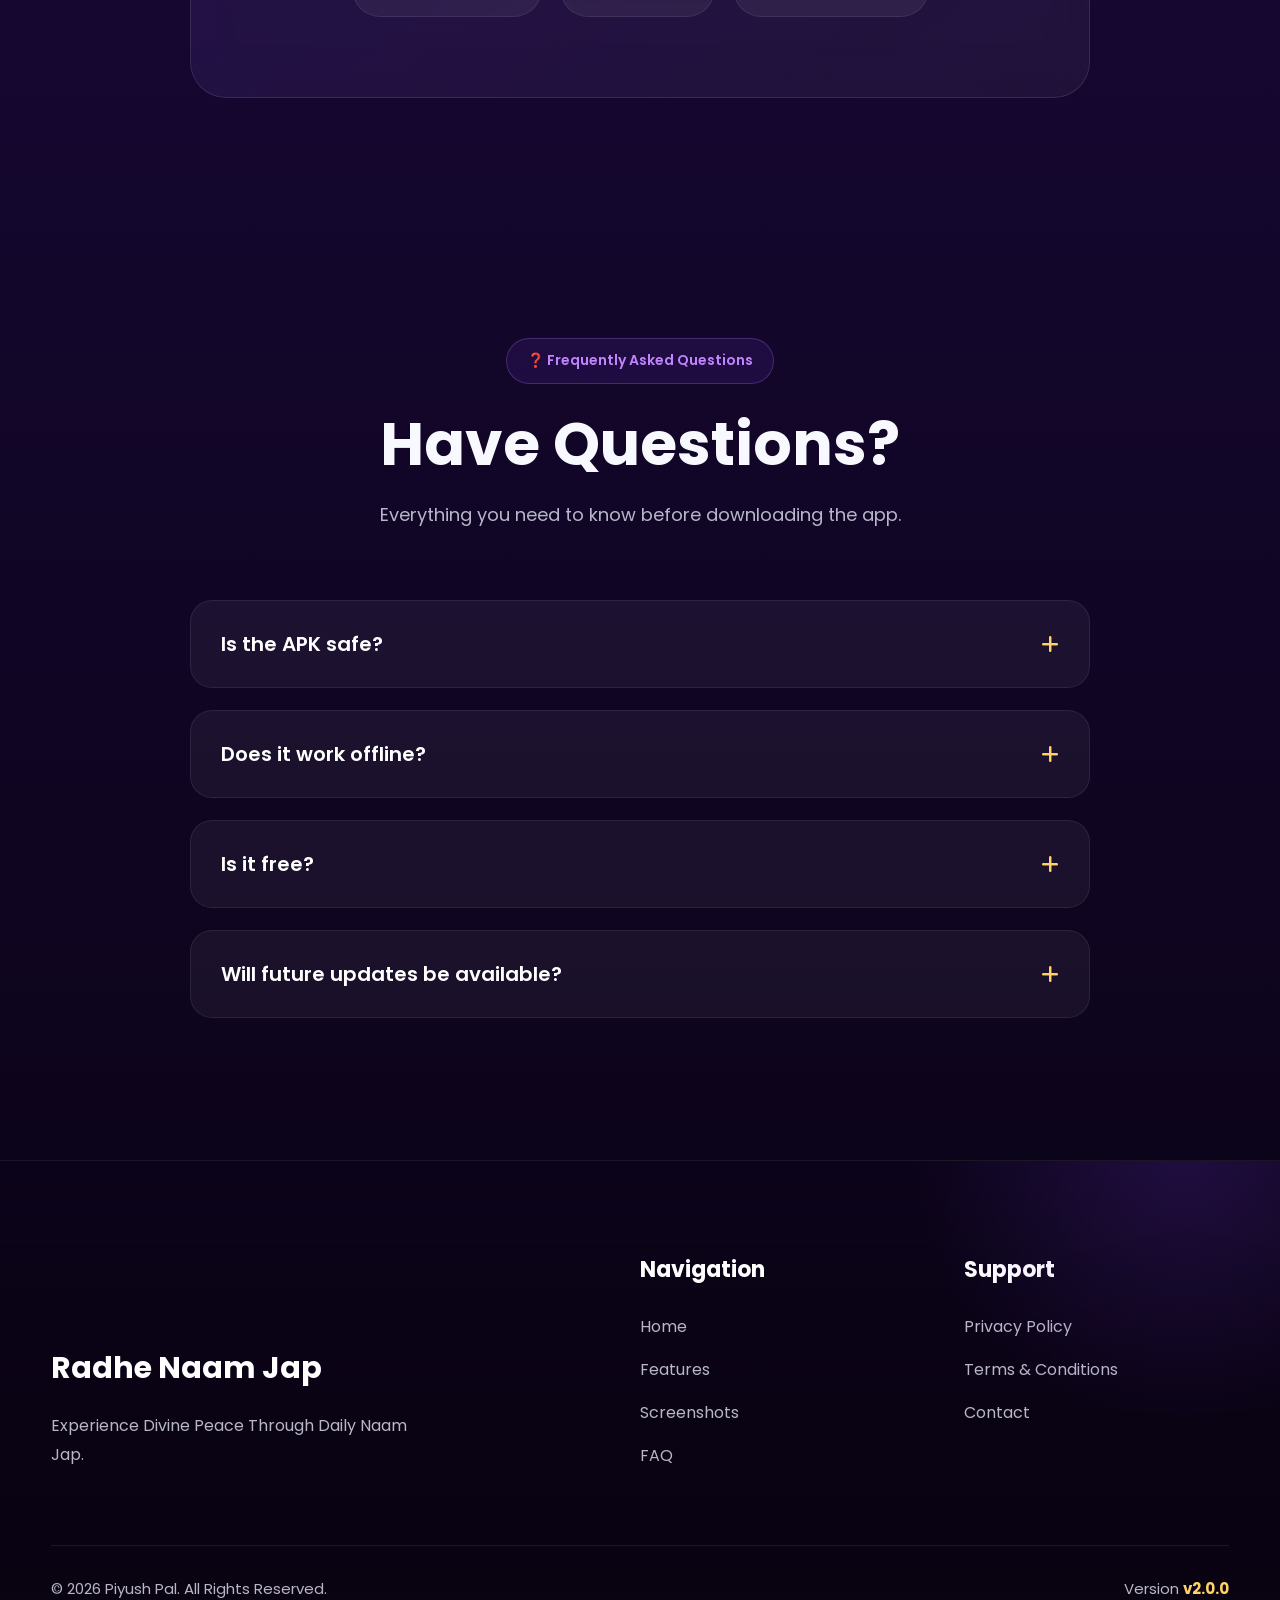
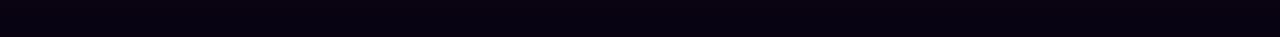
==== commit ff3b8eb8: "Add Schema.org structured data" ====
--- a/index.html
+++ b/index.html
@@ -131,6 +131,42 @@
     <link
         rel="stylesheet"
         href="css/style.css">
+
+
+        <!-- ==========================================================
+     SCHEMA.ORG (SEO)
+=========================================================== -->
+
+<script type="application/ld+json">
+{
+  "@context":"https://schema.org",
+  "@type":"WebSite",
+  "name":"Radhe Naam Jap",
+  "url":"https://pp6425481-gif.github.io/Radhe-Naam-Jap-Website/",
+  "description":"Official website of the Radhe Naam Jap Android App for Krishna chanting and meditation.",
+  "publisher":{
+    "@type":"Organization",
+    "name":"Devrox Vision"
+  }
+}
+</script>
+
+<script type="application/ld+json">
+{
+  "@context":"https://schema.org",
+  "@type":"MobileApplication",
+  "name":"Radhe Naam Jap",
+  "operatingSystem":"Android",
+  "applicationCategory":"LifestyleApplication",
+  "offers":{
+    "@type":"Offer",
+    "price":"0",
+    "priceCurrency":"INR"
+  },
+  "downloadUrl":"https://github.com/pp6425481-gif/Radhe-Naam-Jap-Website/releases",
+  "url":"https://pp6425481-gif.github.io/Radhe-Naam-Jap-Website/"
+}
+</script>
 
 </head>
 
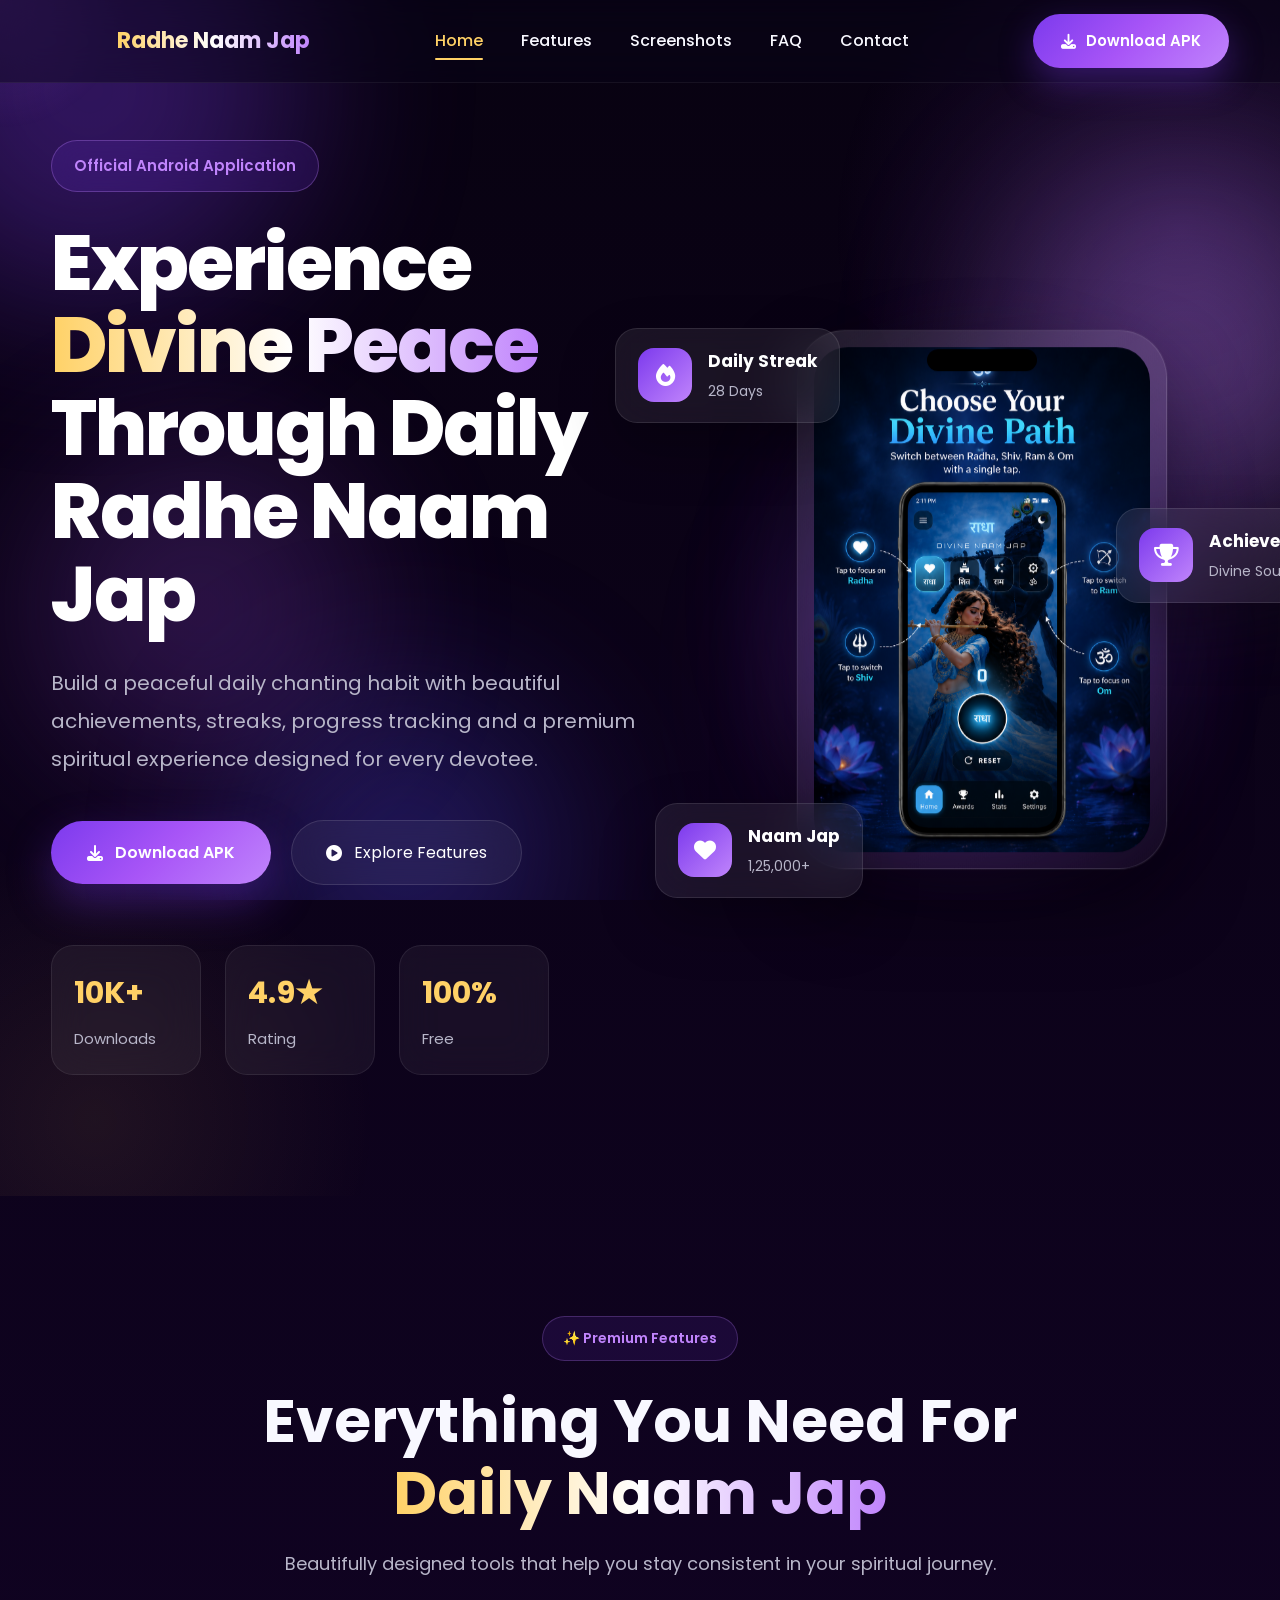
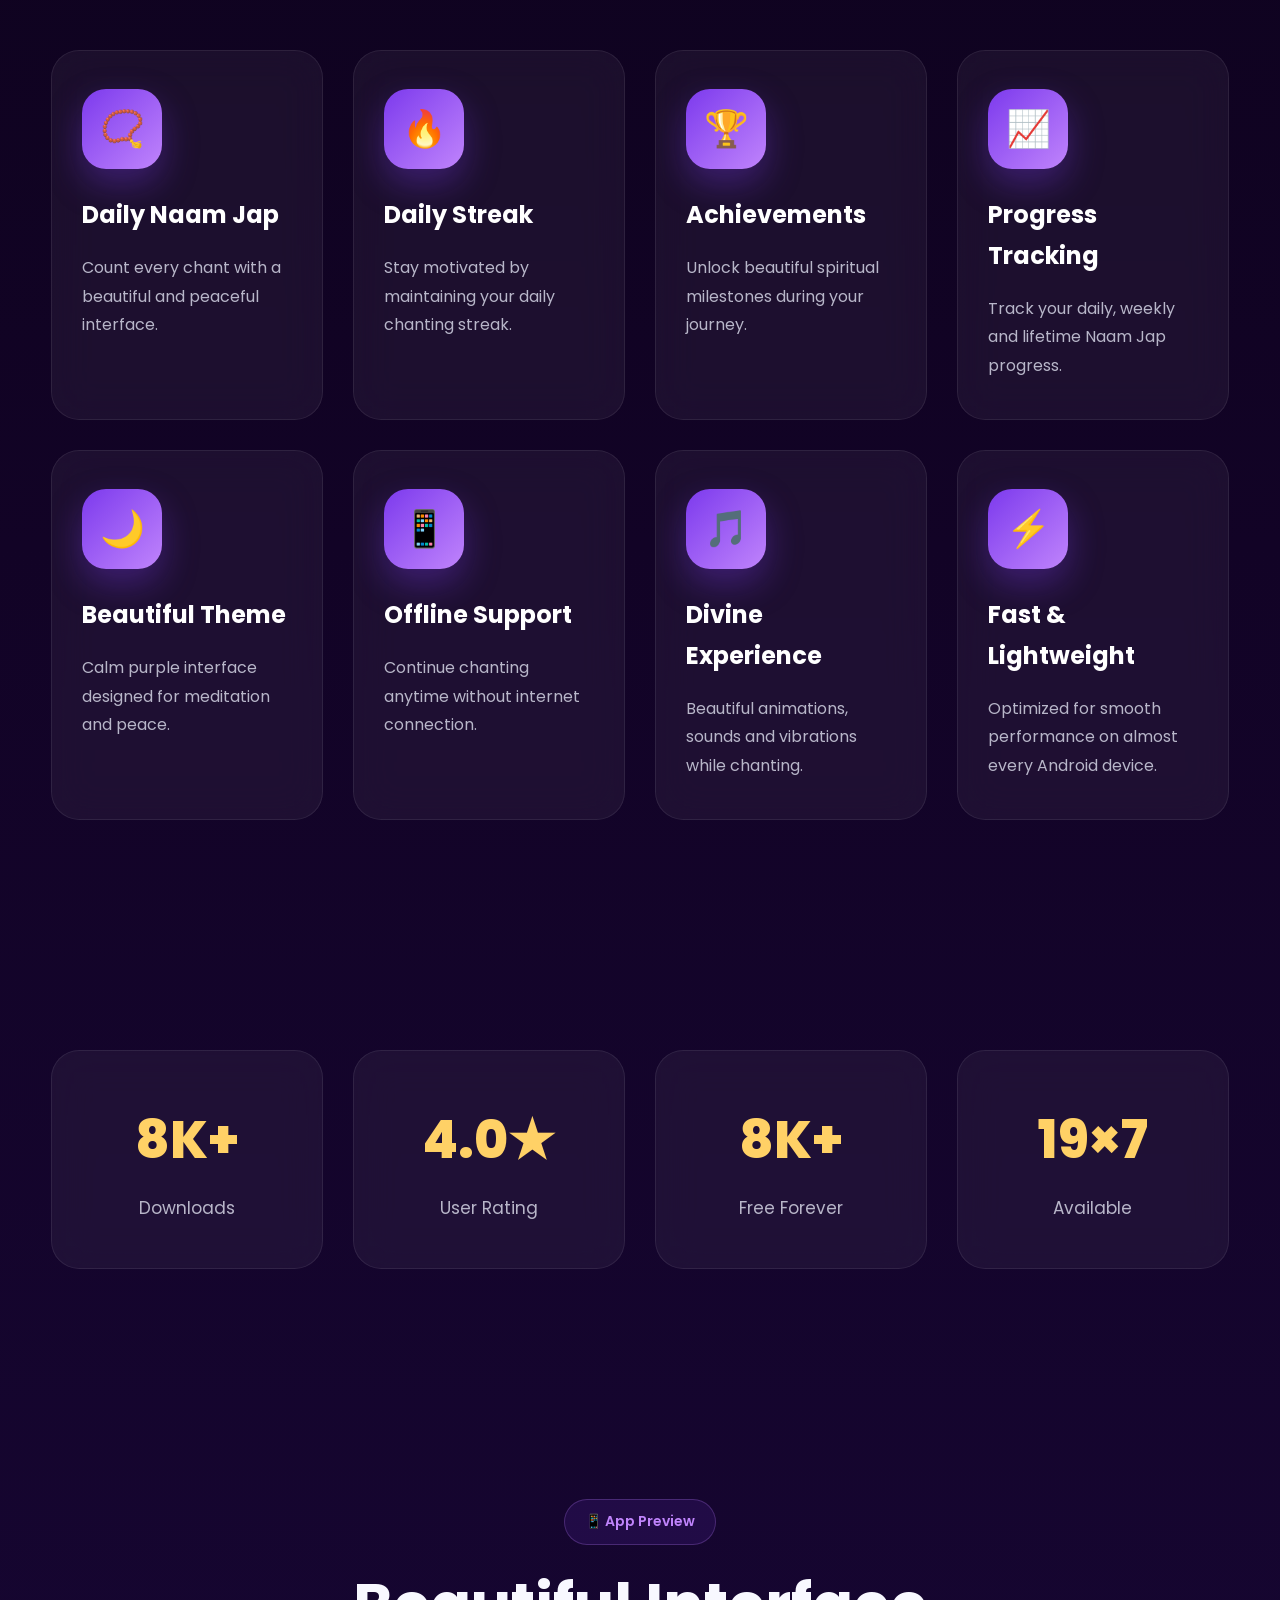
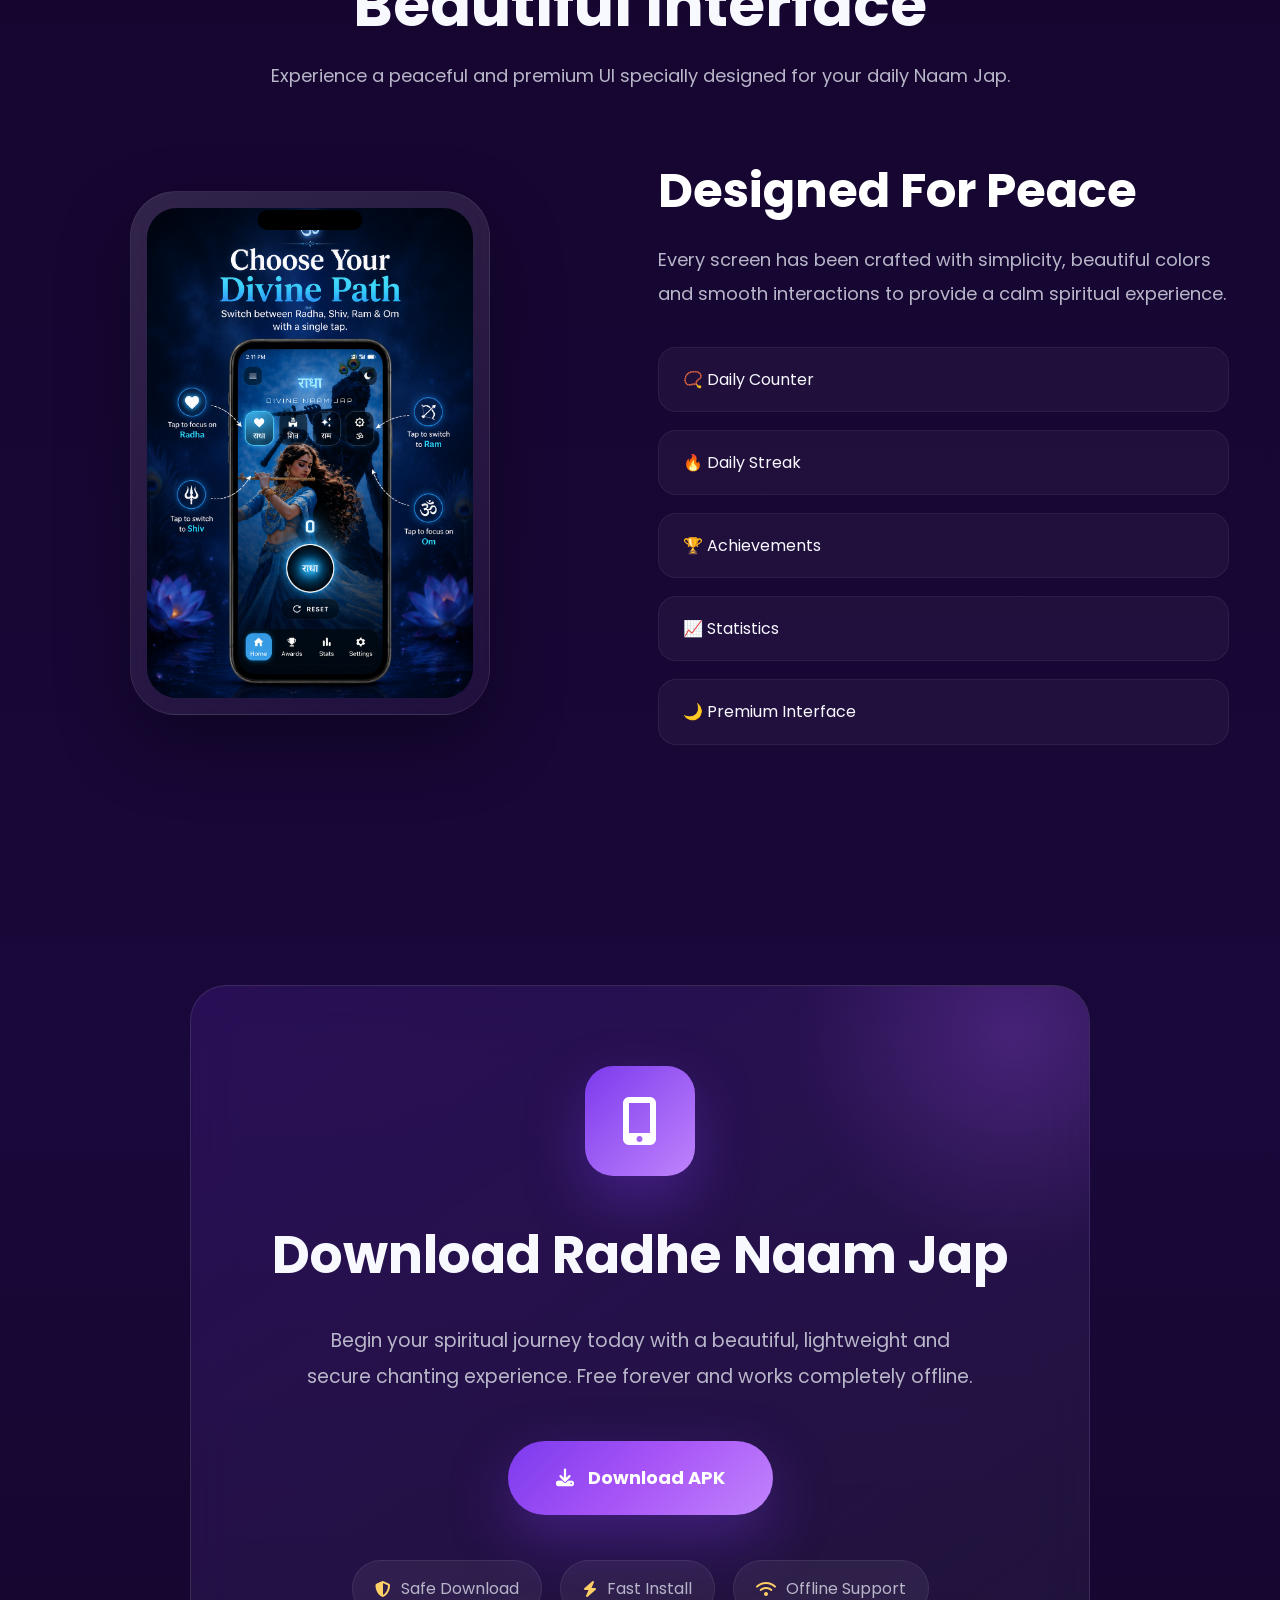
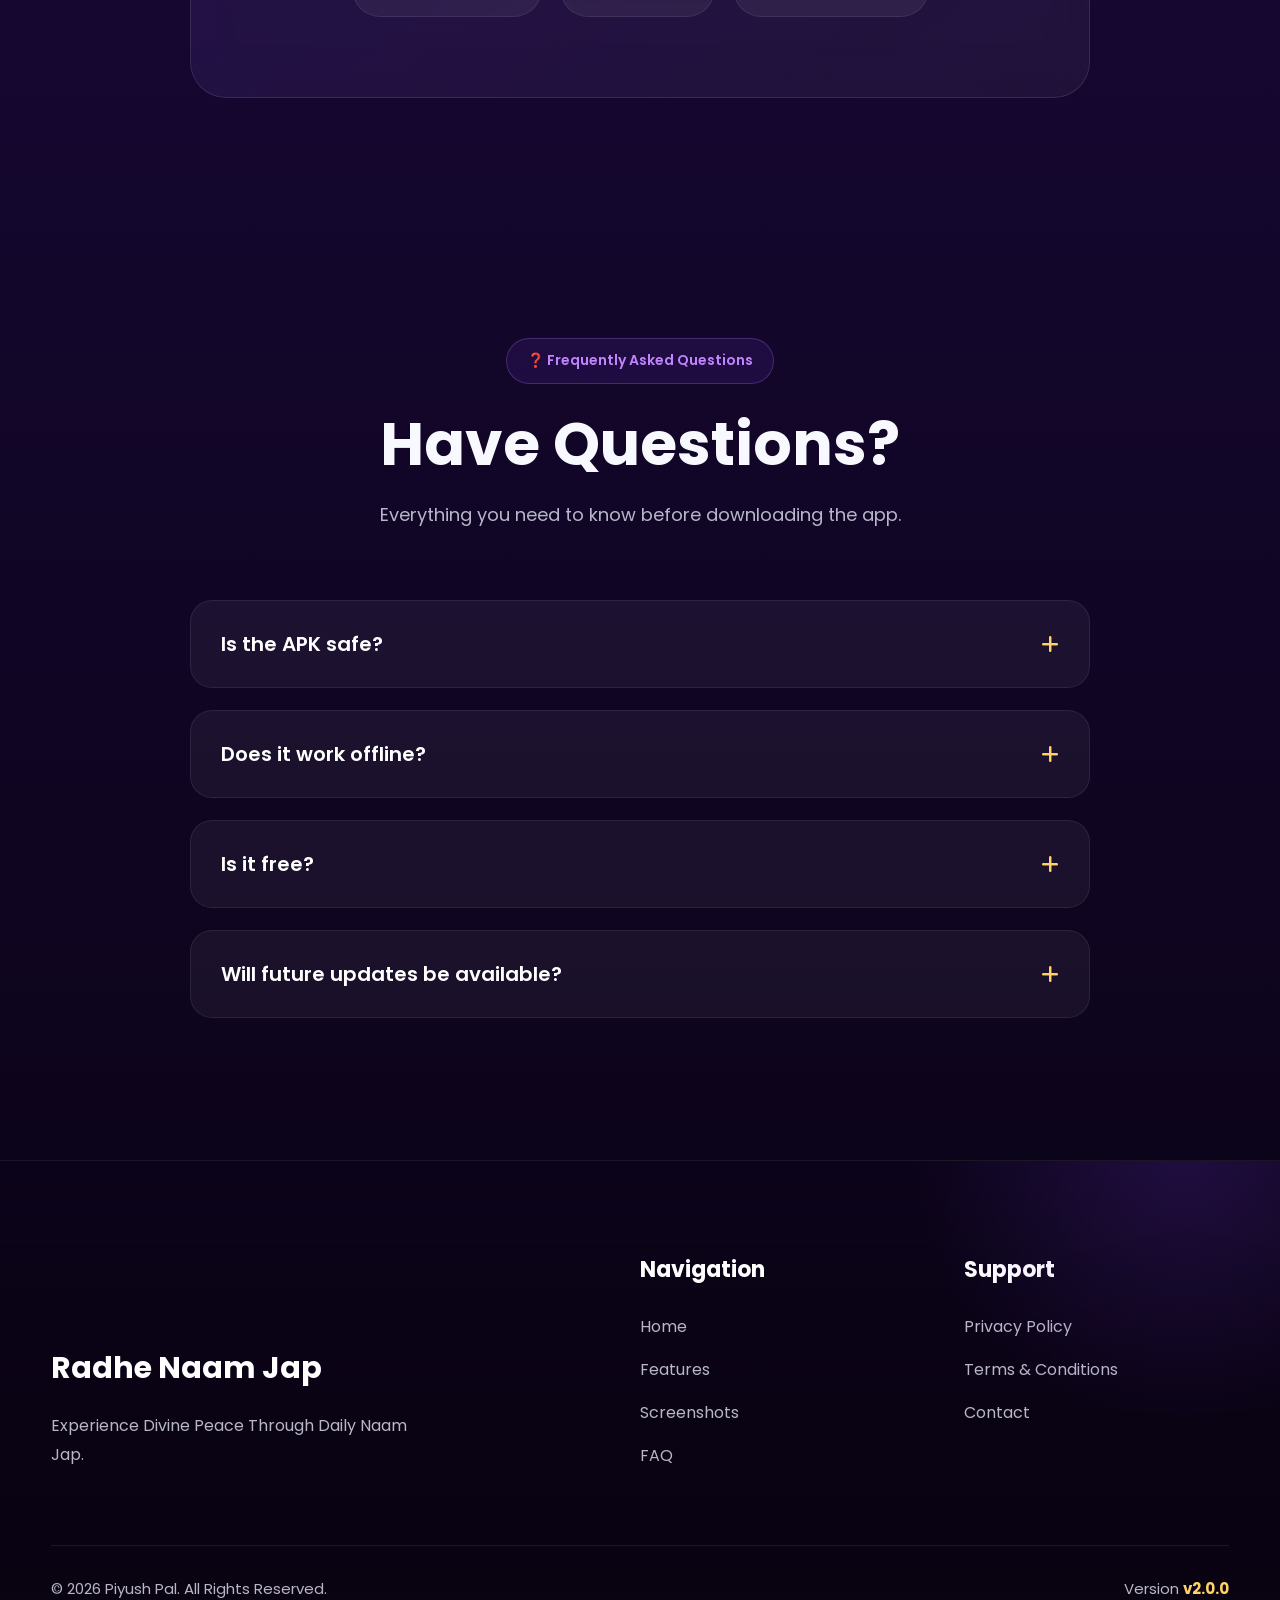
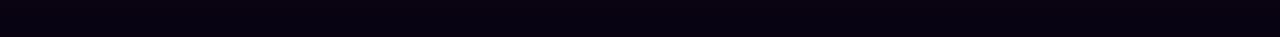
==== commit ae318b27: "Add FAQ Schema" ====
--- a/index.html
+++ b/index.html
@@ -166,6 +166,53 @@
   "downloadUrl":"https://github.com/pp6425481-gif/Radhe-Naam-Jap-Website/releases",
   "url":"https://pp6425481-gif.github.io/Radhe-Naam-Jap-Website/"
 }
+
+<script type="application/ld+json">
+{
+  "@context":"https://schema.org",
+  "@type":"FAQPage",
+  "mainEntity":[
+
+    {
+      "@type":"Question",
+      "name":"What is Radhe Naam Jap?",
+      "acceptedAnswer":{
+        "@type":"Answer",
+        "text":"Radhe Naam Jap is a free Android application for Krishna devotees to chant the holy name of Radha with a digital counter."
+      }
+    },
+
+    {
+      "@type":"Question",
+      "name":"Is Radhe Naam Jap free?",
+      "acceptedAnswer":{
+        "@type":"Answer",
+        "text":"Yes. The app is completely free to download and use."
+      }
+    },
+
+    {
+      "@type":"Question",
+      "name":"How can I install the app?",
+      "acceptedAnswer":{
+        "@type":"Answer",
+        "text":"Download the APK from the official website and install it on your Android device."
+      }
+    },
+
+    {
+      "@type":"Question",
+      "name":"Does the app work offline?",
+      "acceptedAnswer":{
+        "@type":"Answer",
+        "text":"Yes. Most of the core features work without an internet connection."
+      }
+    }
+
+  ]
+}
+</script>
+
 </script>
 
 </head>
